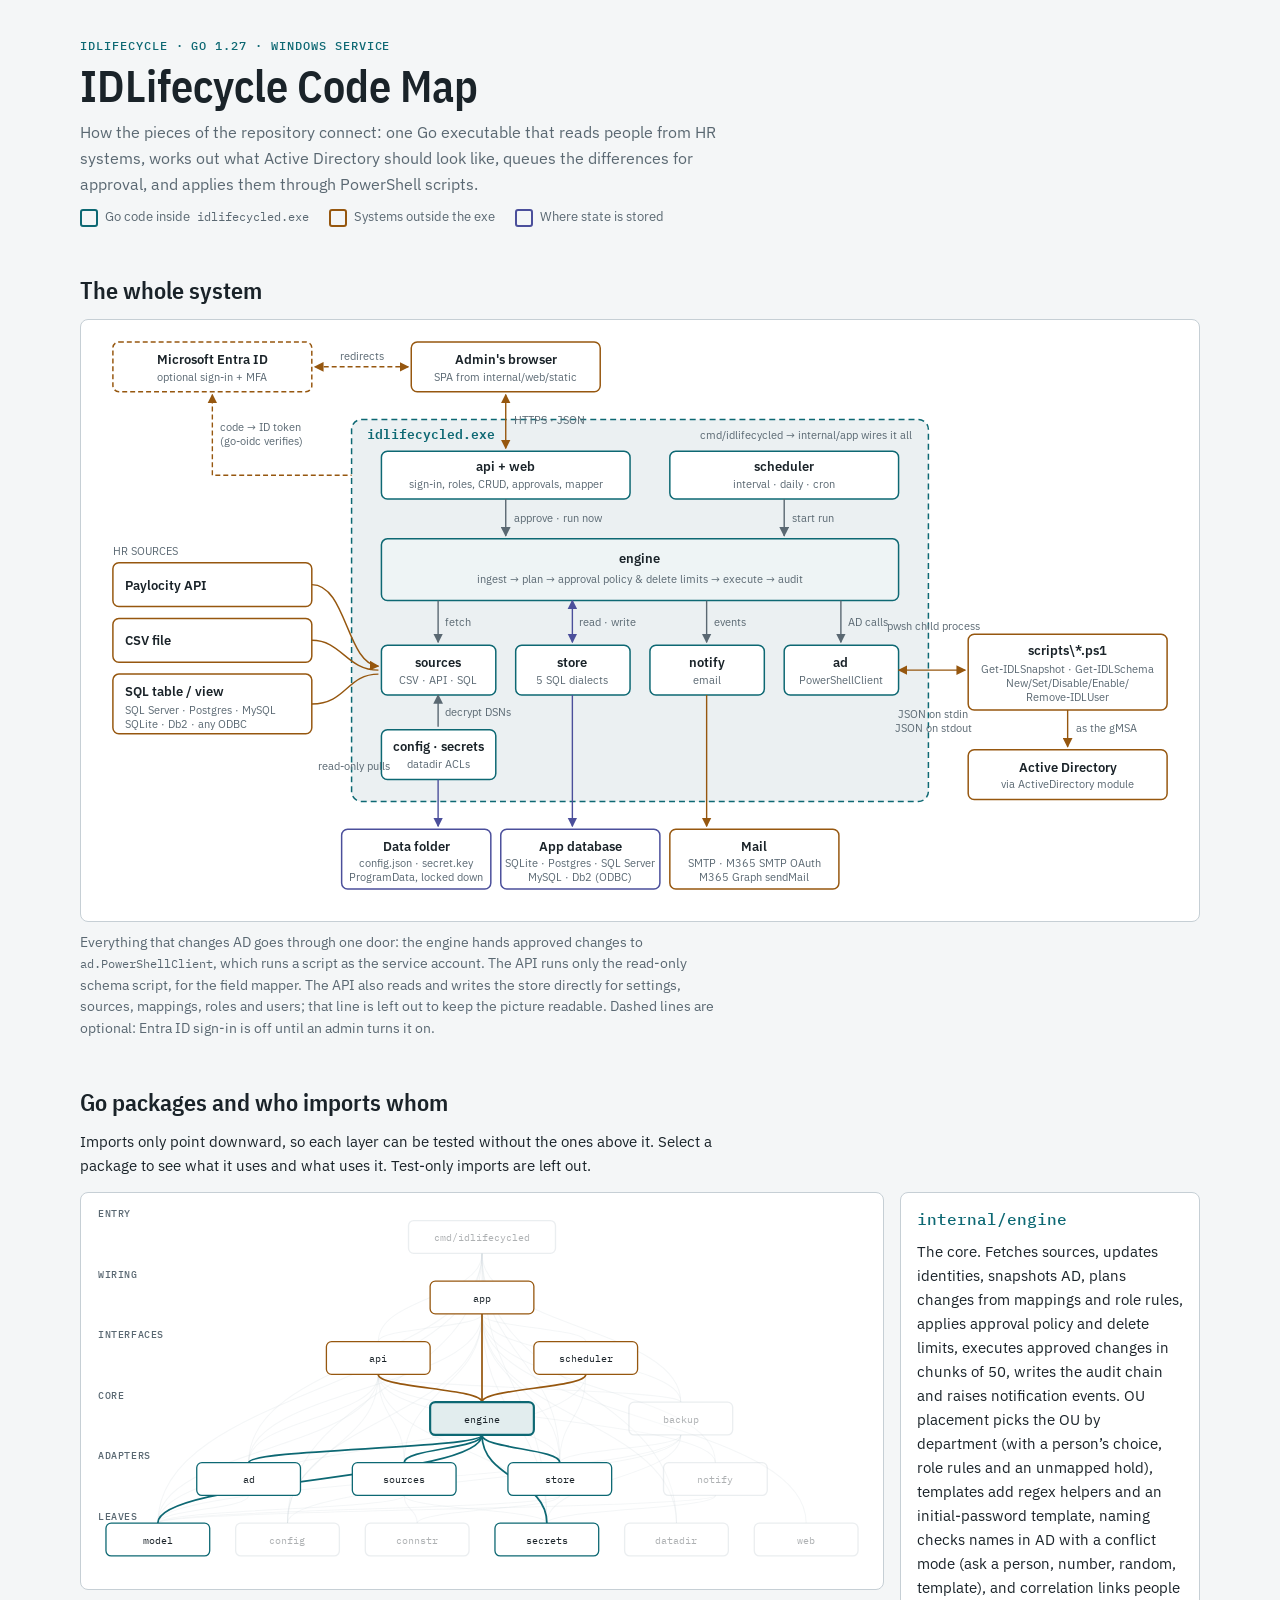
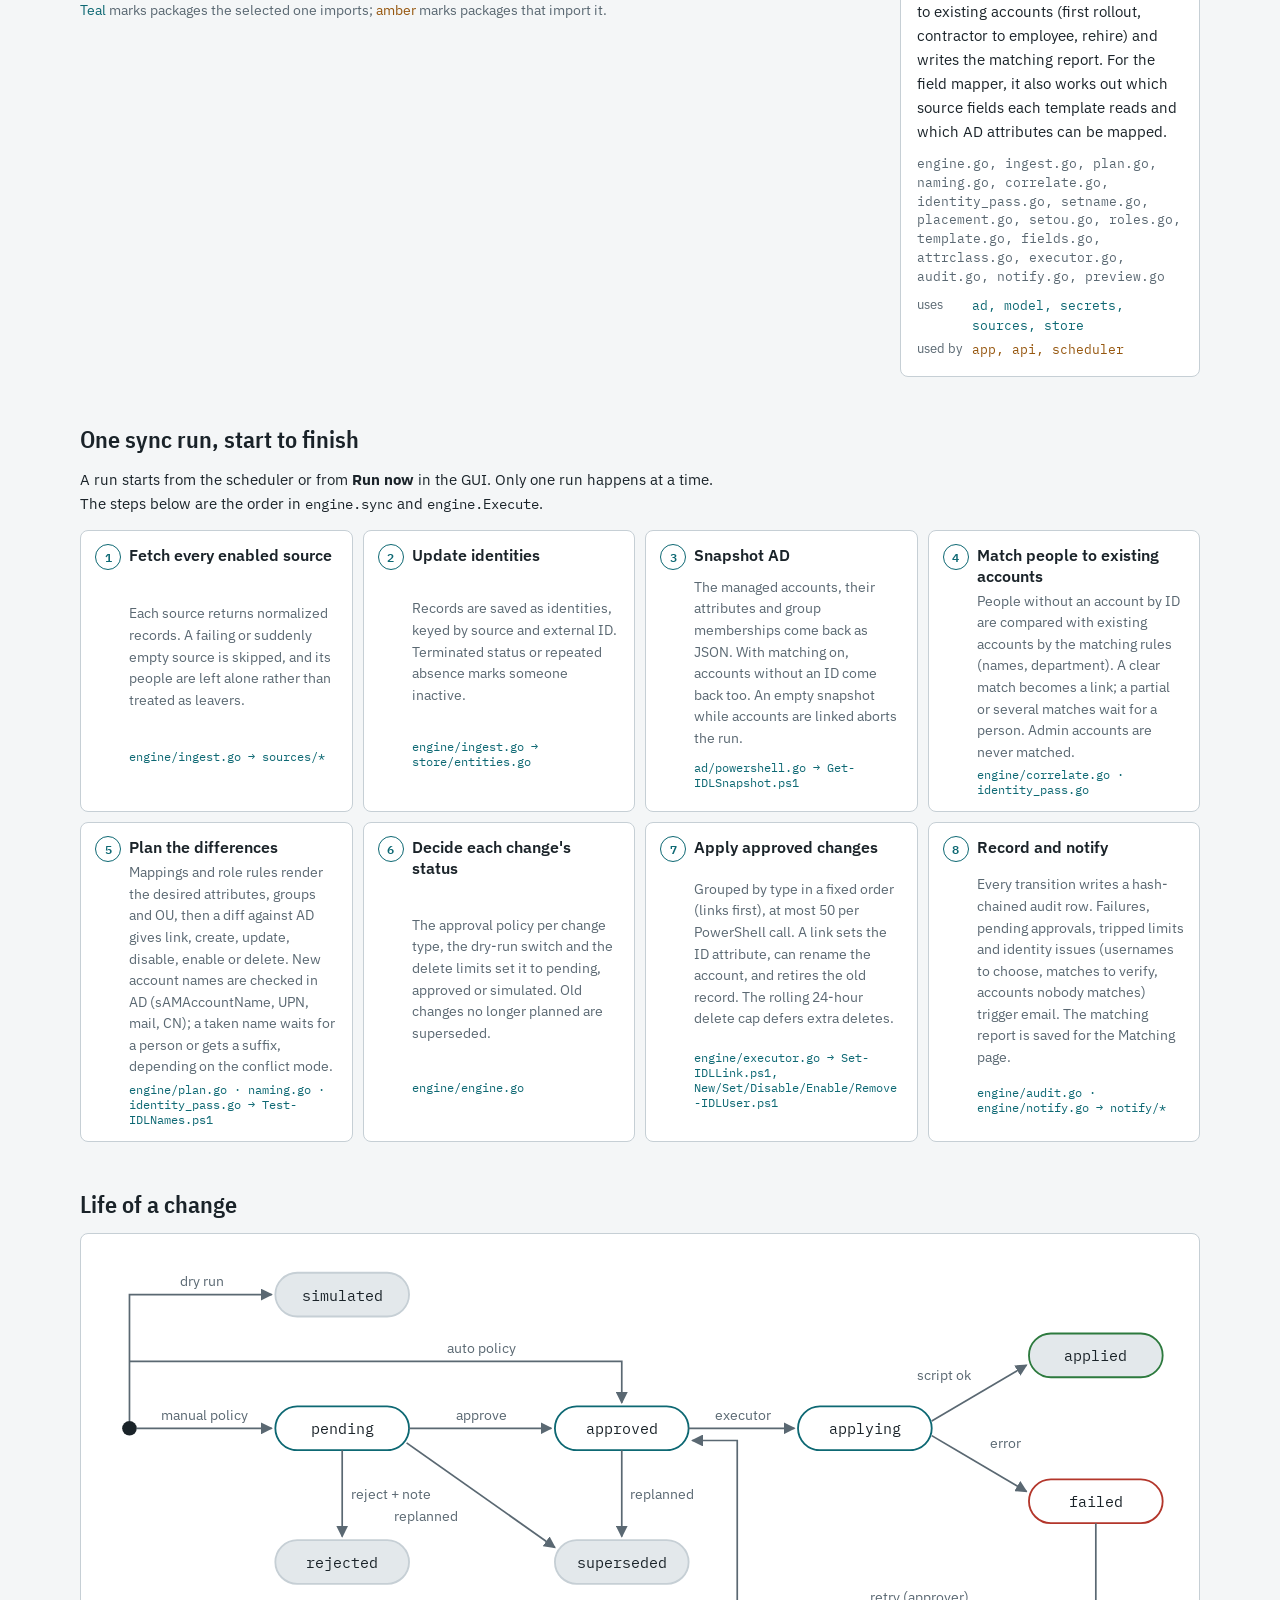
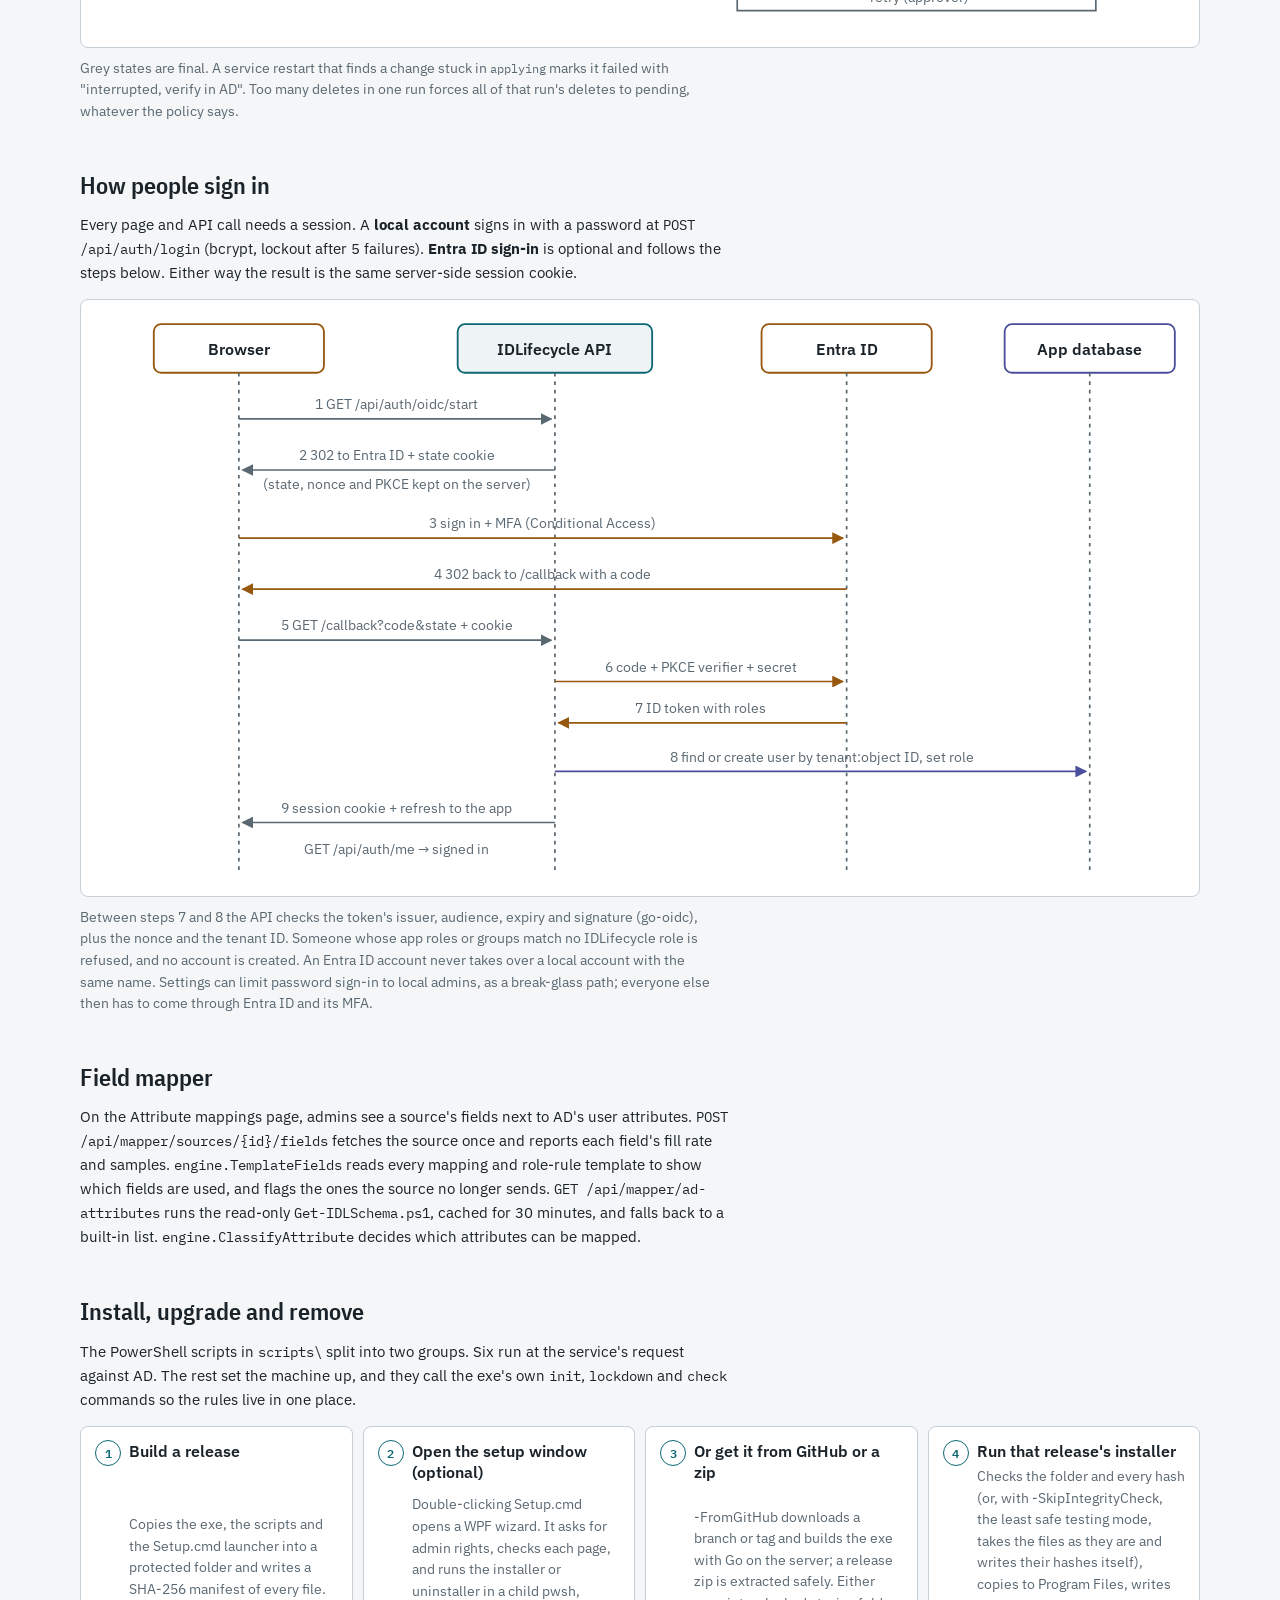
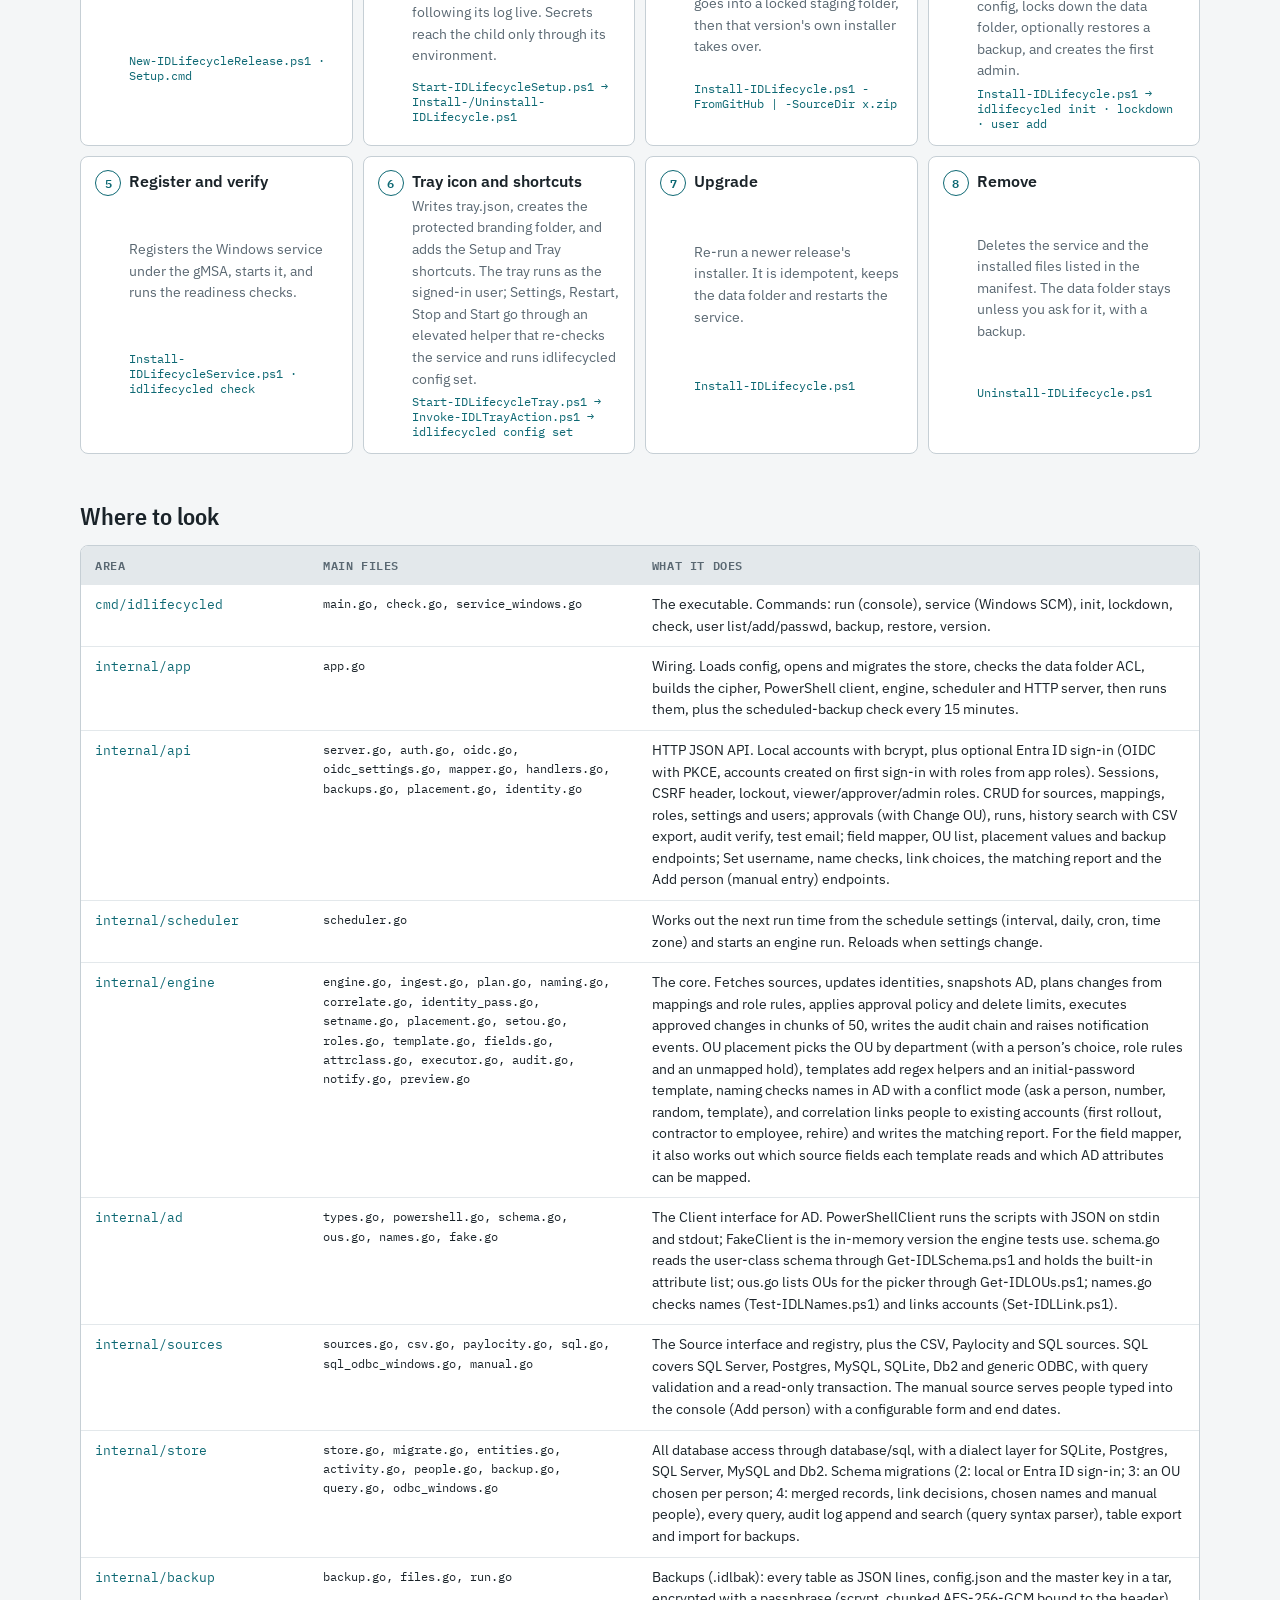
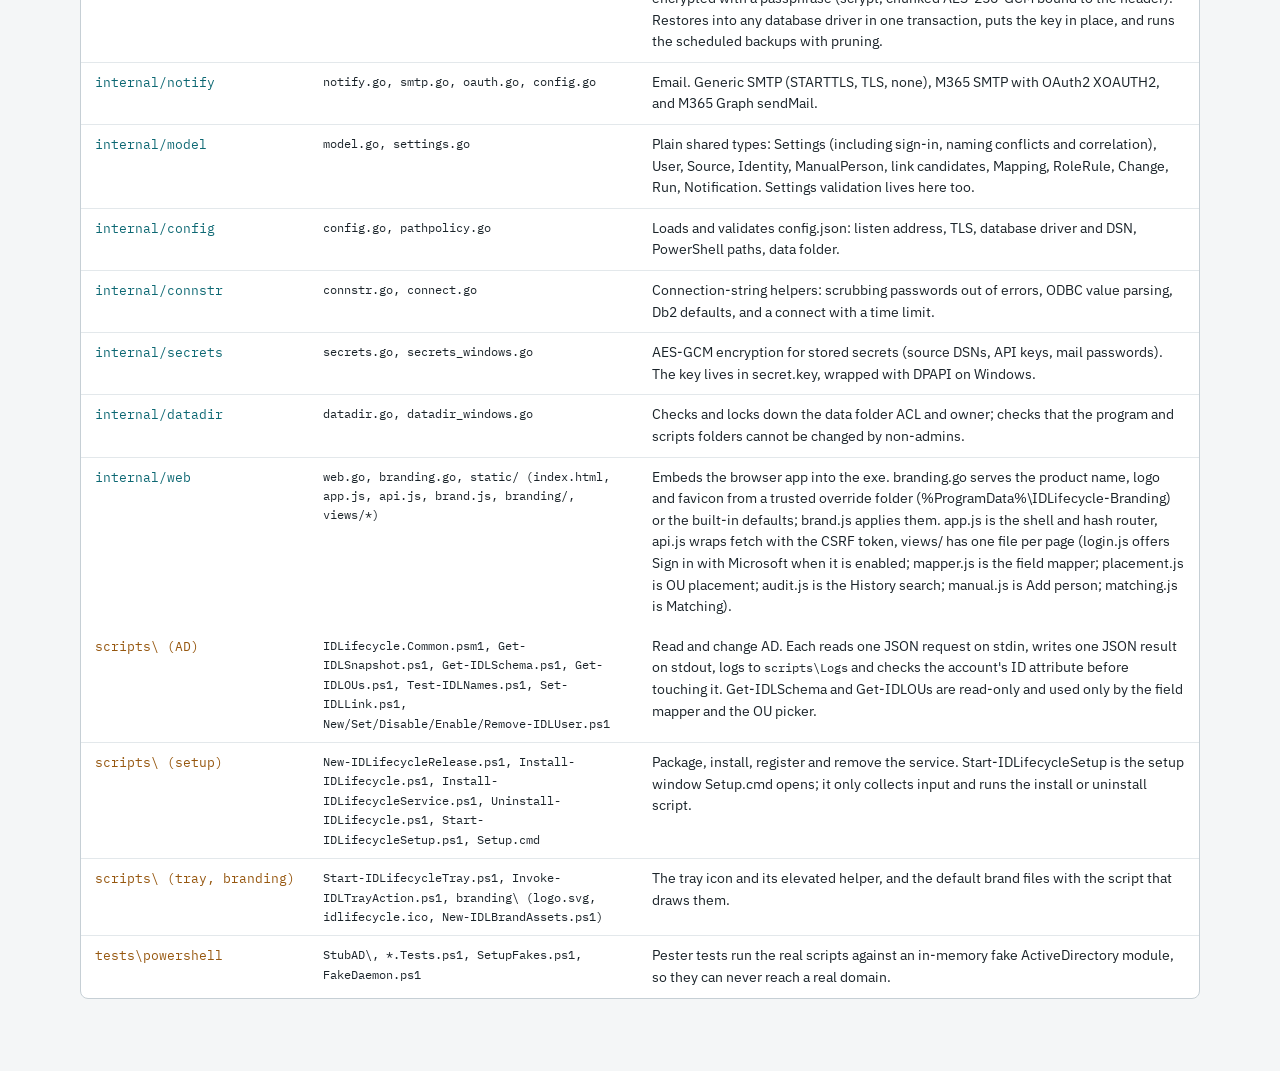
==== docs/CODEMAP.html @ d3bf6488 "Added documentation for Code Map, Logo, system tray icon, and file cleanup" ====
<!doctype html>
<html lang="en">
<meta charset="utf-8">
<meta name="viewport" content="width=device-width, initial-scale=1">
<title>IDLifecycle Code Map</title>
<link rel="preconnect" href="https://fonts.googleapis.com">
<link rel="stylesheet" href="https://fonts.googleapis.com/css2?family=IBM+Plex+Mono:wght@400;500&family=IBM+Plex+Sans+Condensed:wght@500;600&family=IBM+Plex+Sans:wght@400;500;600&display=swap">
<style>
/* Layout: one reading column; each section is a figure with a caption, widest drawings scroll inside their own frame. */
:root {
  --bg: #f4f6f7; --surface: #ffffff; --fg: #1a2329; --muted: #5a6872; --line: #c6cfd5; --faint: #e3e8eb;
  --core: #0d6873;      /* code inside idlifecycled.exe */
  --ext: #96570f;       /* systems outside the exe: HR, AD, mail, browser */
  --data: #4b4f9b;      /* where state lives: databases, files */
  --ok: #2d7a3e; --bad: #b3362b;
  --display: "IBM Plex Sans Condensed", "Arial Narrow", system-ui, sans-serif;
  --body: "IBM Plex Sans", "Segoe UI", system-ui, sans-serif;
  --mono: "IBM Plex Mono", Consolas, "Courier New", monospace;
}
@media (prefers-color-scheme: dark) { :root:not([data-theme="light"]) {
  --bg: #11171b; --surface: #19222a; --fg: #e2e8ec; --muted: #94a2ad; --line: #34424d; --faint: #222d35;
  --core: #5ec3cc; --ext: #e2a656; --data: #a4a8f2; --ok: #6cc47f; --bad: #f08a7f; color-scheme: dark } }
:root[data-theme="dark"] {
  --bg: #11171b; --surface: #19222a; --fg: #e2e8ec; --muted: #94a2ad; --line: #34424d; --faint: #222d35;
  --core: #5ec3cc; --ext: #e2a656; --data: #a4a8f2; --ok: #6cc47f; --bad: #f08a7f; color-scheme: dark }

body { background: var(--bg); color: var(--fg); font: 15px/1.6 var(--body); }
.wrap { max-width: 1120px; margin: 0 auto; padding-block: 32px 64px;
  padding-left: max(16px, env(safe-area-inset-left, 0px)); padding-right: max(16px, env(safe-area-inset-right, 0px));
  display: grid; gap: 48px; }
header { display: grid; gap: 10px; max-width: 72ch; }
.eyebrow { font: 500 12px/1 var(--mono); letter-spacing: .08em; text-transform: uppercase; color: var(--core); }
h1 { font: 600 clamp(30px, 5vw, 44px)/1.1 var(--display); margin: 0; text-wrap: balance; }
h2 { font: 600 24px/1.2 var(--display); margin: 0; text-wrap: balance; }
h3 { font: 600 16px/1.3 var(--body); margin: 0; }
p { margin: 0; }
.lede { color: var(--muted); font-size: 16px; }
section { display: grid; gap: 14px; min-width: 0; }
section > p { max-width: 72ch; }
code, .mono { font-family: var(--mono); font-size: .9em; }
.key { display: flex; flex-wrap: wrap; gap: 8px 20px; font-size: 13px; color: var(--muted); }
.key span { display: inline-flex; align-items: center; gap: 7px; }
.key i { width: 14px; height: 14px; border-radius: 3px; border: 2px solid; display: inline-block; }

figure { margin: 0; display: grid; gap: 10px; min-width: 0; }
.frame { background: var(--surface); border: 1px solid var(--line); border-radius: 8px; overflow-x: auto; padding: 12px; }
.frame svg { display: block; width: 100%; height: auto; min-width: 760px; }
figcaption { color: var(--muted); font-size: 13.5px; max-width: 80ch; }

/* SVG vocabulary, all from tokens */
svg text { fill: var(--fg); font: 12.5px var(--body); }
svg .t-title { font: 600 13.5px var(--body); }
svg .t-mono { font: 12px var(--mono); }
svg .t-sub { fill: var(--muted); font-size: 11.5px; }
svg .t-edge { fill: var(--muted); font-size: 11.5px; }
svg .t-frame { fill: var(--core); font: 600 13px var(--mono); }
svg .box { fill: var(--surface); stroke: var(--line); stroke-width: 1.5; }
svg .core { stroke: var(--core); }
svg .ext { stroke: var(--ext); }
svg .data { stroke: var(--data); }
svg .tint-core { fill: color-mix(in srgb, var(--core) 7%, var(--surface)); }
svg .exe { fill: color-mix(in srgb, var(--core) 4%, var(--bg)); stroke: var(--core); stroke-width: 1.5; stroke-dasharray: 6 4; }
svg .edge { fill: none; stroke: var(--muted); stroke-width: 1.4; }
svg .edge.ext { stroke: var(--ext); }
svg .edge.data { stroke: var(--data); }
svg .arrow { fill: var(--muted); }
svg .arrow-ext { fill: var(--ext); }
svg .arrow-data { fill: var(--data); }
svg .terminal { fill: var(--faint); stroke: var(--line); }
svg .st-ok { stroke: var(--ok); }
svg .st-bad { stroke: var(--bad); }
svg .dot { fill: var(--fg); }

/* package graph */
.pkg-layout { display: grid; grid-template-columns: minmax(0, 1fr) 300px; gap: 16px; align-items: start; }
@media (max-width: 900px) { .pkg-layout { grid-template-columns: minmax(0, 1fr); } }
#pkg svg { min-width: 700px; }
#pkg .node { cursor: pointer; }
#pkg .node rect { fill: var(--surface); stroke: var(--line); stroke-width: 1.5; transition: stroke .15s, fill .15s; }
#pkg .node:focus { outline: none; }
#pkg .node:focus-visible rect { stroke-width: 3; }
#pkg .node.sel rect { stroke: var(--core); stroke-width: 2.5; fill: color-mix(in srgb, var(--core) 12%, var(--surface)); }
#pkg .node.uses rect { stroke: var(--core); }
#pkg .node.usedby rect { stroke: var(--ext); }
#pkg .node.dim { opacity: .35; }
#pkg .pe { fill: none; stroke: var(--line); stroke-width: 1.2; transition: stroke .15s, opacity .15s; }
#pkg .pe.uses { stroke: var(--core); stroke-width: 2; }
#pkg .pe.usedby { stroke: var(--ext); stroke-width: 2; }
#pkg .pe.dim { opacity: .2; }
#pkg .layer { fill: var(--muted); font: 500 11px var(--mono); letter-spacing: .06em; text-transform: uppercase; }
.panel { background: var(--surface); border: 1px solid var(--line); border-radius: 8px; padding: 16px; display: grid; gap: 10px; min-width: 0; }
.panel h3 { font-family: var(--mono); font-weight: 500; color: var(--core); }
.panel .files { font: 12.5px/1.5 var(--mono); color: var(--muted); overflow-wrap: anywhere; }
.panel dl { margin: 0; display: grid; grid-template-columns: auto 1fr; gap: 4px 10px; font-size: 13px; }
.panel dt { color: var(--muted); }
.panel dd { margin: 0; font-family: var(--mono); font-size: 12.5px; overflow-wrap: anywhere; }
.panel .u { color: var(--core); } .panel .b { color: var(--ext); }

/* step sequences */
ol.steps { list-style: none; margin: 0; padding: 0; display: grid; gap: 10px;
  grid-template-columns: repeat(auto-fit, minmax(240px, 1fr)); counter-reset: s; }
ol.steps li { counter-increment: s; background: var(--surface); border: 1px solid var(--line); border-radius: 8px;
  padding: 14px 14px 14px 48px; position: relative; display: grid; gap: 4px; min-width: 0; }
ol.steps li::before { content: counter(s); position: absolute; left: 14px; top: 13px; width: 24px; height: 24px; border-radius: 50%;
  display: grid; place-items: center; font: 600 12px var(--mono); color: var(--core); border: 1.5px solid var(--core); }
ol.steps li p { font-size: 13.5px; color: var(--muted); }
ol.steps li .where { font: 12px var(--mono); color: var(--core); overflow-wrap: anywhere; }

/* reference table */
.tablewrap { overflow-x: auto; background: var(--surface); border: 1px solid var(--line); border-radius: 8px; }
table { border-collapse: collapse; width: 100%; min-width: 640px; font-size: 13.5px; }
th, td { text-align: left; padding: 9px 14px; border-bottom: 1px solid var(--faint); vertical-align: top; }
th { font: 600 12px var(--mono); letter-spacing: .05em; text-transform: uppercase; color: var(--muted); background: var(--faint); }
td:first-child { font-family: var(--mono); font-size: 12.5px; white-space: nowrap; color: var(--core); }
td.ps { color: var(--ext); }
tr:last-child td { border-bottom: 0; }
@media (prefers-reduced-motion: reduce) { * { transition: none !important; } }
</style>

<div class="wrap">
<header>
  <div class="eyebrow">idlifecycle · Go 1.27 · Windows service</div>
  <h1>IDLifecycle Code Map</h1>
  <p class="lede">How the pieces of the repository connect: one Go executable that reads people from HR systems, works out what Active Directory should look like, queues the differences for approval, and applies them through PowerShell scripts.</p>
  <div class="key">
    <span><i style="border-color:var(--core)"></i>Go code inside <code>idlifecycled.exe</code></span>
    <span><i style="border-color:var(--ext)"></i>Systems outside the exe</span>
    <span><i style="border-color:var(--data)"></i>Where state is stored</span>
  </div>
</header>

<section>
  <h2>The whole system</h2>
  <figure>
    <div class="frame">
    <svg viewBox="0 0 1100 580" role="img" aria-label="HR sources feed the sources package; the engine plans changes, stores them in the app database, and applies approved changes by running PowerShell scripts against Active Directory. Admins use the browser GUI through the API, and email notifications go out through notify.">
      <defs>
        <marker id="a1" viewBox="0 0 10 10" refX="9" refY="5" markerWidth="7" markerHeight="7" orient="auto-start-reverse"><path d="M0 0L10 5L0 10z" class="arrow"/></marker>
        <marker id="a1e" viewBox="0 0 10 10" refX="9" refY="5" markerWidth="7" markerHeight="7" orient="auto-start-reverse"><path d="M0 0L10 5L0 10z" class="arrow-ext"/></marker>
        <marker id="a1d" viewBox="0 0 10 10" refX="9" refY="5" markerWidth="7" markerHeight="7" orient="auto-start-reverse"><path d="M0 0L10 5L0 10z" class="arrow-data"/></marker>
      </defs>

      <!-- outside: browser -->
      <rect class="box ext" x="320" y="10" width="190" height="50" rx="6"/>
      <text class="t-title" x="415" y="32" text-anchor="middle">Admin's browser</text>
      <text class="t-sub" x="415" y="49" text-anchor="middle">SPA from internal/web/static</text>

      <!-- outside: Entra ID (optional sign-in) -->
      <rect class="box ext" x="20" y="10" width="200" height="50" rx="6" stroke-dasharray="5 3"/>
      <text class="t-title" x="120" y="32" text-anchor="middle">Microsoft Entra ID</text>
      <text class="t-sub" x="120" y="49" text-anchor="middle">optional sign-in + MFA</text>
      <path class="edge ext" d="M317 35H223" marker-start="url(#a1e)" marker-end="url(#a1e)" stroke-dasharray="5 3"/>
      <text class="t-edge" x="270" y="28" text-anchor="middle">redirects</text>
      <path class="edge ext" d="M288 144H120V63" marker-end="url(#a1e)" stroke-dasharray="5 3"/>
      <text class="t-edge" x="128" y="100">code → ID token</text>
      <text class="t-edge" x="128" y="114">(go-oidc verifies)</text>

      <!-- exe frame -->
      <rect class="exe" x="260" y="88" width="580" height="384" rx="10"/>
      <text class="t-frame" x="276" y="108">idlifecycled.exe</text>
      <text class="t-sub" x="824" y="108" text-anchor="end">cmd/idlifecycled → internal/app wires it all</text>

      <!-- row A -->
      <rect class="box core" x="290" y="120" width="250" height="48" rx="6"/>
      <text class="t-title" x="415" y="140" text-anchor="middle">api + web</text>
      <text class="t-sub" x="415" y="157" text-anchor="middle">sign-in, roles, CRUD, approvals, mapper</text>
      <rect class="box core" x="580" y="120" width="230" height="48" rx="6"/>
      <text class="t-title" x="695" y="140" text-anchor="middle">scheduler</text>
      <text class="t-sub" x="695" y="157" text-anchor="middle">interval · daily · cron</text>

      <!-- row B -->
      <rect class="box core tint-core" x="290" y="208" width="520" height="62" rx="6"/>
      <text class="t-title" x="550" y="232" text-anchor="middle">engine</text>
      <text class="t-sub" x="550" y="252" text-anchor="middle">ingest → plan → approval policy &amp; delete limits → execute → audit</text>

      <!-- row C -->
      <rect class="box core" x="290" y="315" width="115" height="50" rx="6"/>
      <text class="t-title" x="347" y="337" text-anchor="middle">sources</text>
      <text class="t-sub" x="347" y="354" text-anchor="middle">CSV · API · SQL</text>
      <rect class="box core" x="425" y="315" width="115" height="50" rx="6"/>
      <text class="t-title" x="482" y="337" text-anchor="middle">store</text>
      <text class="t-sub" x="482" y="354" text-anchor="middle">5 SQL dialects</text>
      <rect class="box core" x="560" y="315" width="115" height="50" rx="6"/>
      <text class="t-title" x="617" y="337" text-anchor="middle">notify</text>
      <text class="t-sub" x="617" y="354" text-anchor="middle">email</text>
      <rect class="box core" x="695" y="315" width="115" height="50" rx="6"/>
      <text class="t-title" x="752" y="337" text-anchor="middle">ad</text>
      <text class="t-sub" x="752" y="354" text-anchor="middle">PowerShellClient</text>

      <!-- row D -->
      <rect class="box core" x="290" y="400" width="115" height="50" rx="6"/>
      <text class="t-title" x="347" y="421" text-anchor="middle">config · secrets</text>
      <text class="t-sub" x="347" y="438" text-anchor="middle">datadir ACLs</text>

      <!-- arrows inside -->
      <path class="edge" d="M415 168V205" marker-end="url(#a1)"/>
      <text class="t-edge" x="423" y="191">approve · run now</text>
      <path class="edge" d="M695 168V205" marker-end="url(#a1)"/>
      <text class="t-edge" x="703" y="191">start run</text>
      <path class="edge" d="M347 270V312" marker-end="url(#a1)"/>
      <text class="t-edge" x="354" y="296">fetch</text>
      <path class="edge data" d="M482 270V312" marker-start="url(#a1d)" marker-end="url(#a1d)"/>
      <text class="t-edge" x="489" y="296">read · write</text>
      <path class="edge" d="M617 270V312" marker-end="url(#a1)"/>
      <text class="t-edge" x="624" y="296">events</text>
      <path class="edge" d="M752 270V312" marker-end="url(#a1)"/>
      <text class="t-edge" x="759" y="296">AD calls</text>
      <path class="edge" d="M347 365V397" marker-start="url(#a1)"/>
      <text class="t-edge" x="354" y="386">decrypt DSNs</text>

      <!-- outside left: HR sources -->
      <text class="t-sub" x="20" y="224">HR SOURCES</text>
      <rect class="box ext" x="20" y="232" width="200" height="44" rx="6"/>
      <text class="t-title" x="32" y="259">Paylocity API</text>
      <rect class="box ext" x="20" y="288" width="200" height="44" rx="6"/>
      <text class="t-title" x="32" y="315">CSV file</text>
      <rect class="box ext" x="20" y="344" width="200" height="60" rx="6"/>
      <text class="t-title" x="32" y="366">SQL table / view</text>
      <text class="t-sub" x="32" y="384">SQL Server · Postgres · MySQL</text>
      <text class="t-sub" x="32" y="398">SQLite · Db2 · any ODBC</text>
      <path class="edge ext" d="M220 254C255 254 255 334 287 336" marker-end="url(#a1e)"/>
      <path class="edge ext" d="M220 310C250 310 255 340 287 340"/>
      <path class="edge ext" d="M220 374C255 374 255 344 287 344"/>
      <text class="t-edge" x="226" y="440">read-only pulls</text>

      <!-- browser <-> api -->
      <path class="edge ext" d="M415 63V117" marker-start="url(#a1e)" marker-end="url(#a1e)"/>
      <text class="t-edge" x="423" y="93">HTTPS · JSON</text>

      <!-- outside right: powershell + AD -->
      <rect class="box ext" x="880" y="304" width="200" height="76" rx="6"/>
      <text class="t-title" x="980" y="325" text-anchor="middle">scripts\*.ps1</text>
      <text class="t-sub" x="980" y="343" text-anchor="middle">Get-IDLSnapshot · Get-IDLSchema</text>
      <text class="t-sub" x="980" y="357" text-anchor="middle">New/Set/Disable/Enable/</text>
      <text class="t-sub" x="980" y="371" text-anchor="middle">Remove-IDLUser</text>
      <rect class="box ext" x="880" y="420" width="200" height="50" rx="6"/>
      <text class="t-title" x="980" y="442" text-anchor="middle">Active Directory</text>
      <text class="t-sub" x="980" y="459" text-anchor="middle">via ActiveDirectory module</text>
      <path class="edge ext" d="M810 340H877" marker-start="url(#a1e)" marker-end="url(#a1e)"/>
      <text class="t-edge" x="845" y="300" text-anchor="middle">pwsh child process</text>
      <text class="t-edge" x="845" y="388" text-anchor="middle">JSON on stdin</text>
      <text class="t-edge" x="845" y="402" text-anchor="middle">JSON on stdout</text>
      <path class="edge ext" d="M980 380V417" marker-end="url(#a1e)"/>
      <text class="t-edge" x="988" y="402">as the gMSA</text>

      <!-- below: storage + mail -->
      <rect class="box data" x="250" y="500" width="150" height="60" rx="6"/>
      <text class="t-title" x="325" y="522" text-anchor="middle">Data folder</text>
      <text class="t-sub" x="325" y="538" text-anchor="middle">config.json · secret.key</text>
      <text class="t-sub" x="325" y="552" text-anchor="middle">ProgramData, locked down</text>
      <path class="edge data" d="M347 450V497" marker-end="url(#a1d)"/>
      <rect class="box data" x="410" y="500" width="160" height="60" rx="6"/>
      <text class="t-title" x="490" y="522" text-anchor="middle">App database</text>
      <text class="t-sub" x="490" y="538" text-anchor="middle">SQLite · Postgres · SQL Server</text>
      <text class="t-sub" x="490" y="552" text-anchor="middle">MySQL · Db2 (ODBC)</text>
      <path class="edge data" d="M482 365V497" marker-end="url(#a1d)"/>
      <rect class="box ext" x="560" y="500" width="170" height="60" rx="6" transform="translate(20 0)"/>
      <text class="t-title" x="665" y="522" text-anchor="middle">Mail</text>
      <text class="t-sub" x="665" y="538" text-anchor="middle">SMTP · M365 SMTP OAuth</text>
      <text class="t-sub" x="665" y="552" text-anchor="middle">M365 Graph sendMail</text>
      <path class="edge ext" d="M617 365V497" marker-end="url(#a1e)"/>
    </svg>
    </div>
    <figcaption>Everything that changes AD goes through one door: the engine hands approved changes to <code>ad.PowerShellClient</code>, which runs a script as the service account. The API runs only the read-only schema script, for the field mapper. The API also reads and writes the store directly for settings, sources, mappings, roles and users; that line is left out to keep the picture readable. Dashed lines are optional: Entra ID sign-in is off until an admin turns it on.</figcaption>
  </figure>
</section>

<section>
  <h2>Go packages and who imports whom</h2>
  <p>Imports only point downward, so each layer can be tested without the ones above it. Select a package to see what it uses and what uses it. Test-only imports are left out.</p>
  <div class="pkg-layout">
    <figure>
      <div class="frame" id="pkg">
        <svg viewBox="0 0 900 430" role="img" aria-label="Package import graph in six layers: cmd, then app, then api and scheduler, then engine and backup, then ad, sources, store and notify, then the leaf packages model, config, connstr, secrets, datadir and web.">
          <g id="pkg-edges"></g>
          <g id="pkg-nodes"></g>
        </svg>
      </div>
      <figcaption><span style="color:var(--core)">Teal</span> marks packages the selected one imports; <span style="color:var(--ext)">amber</span> marks packages that import it.</figcaption>
    </figure>
    <aside class="panel" id="panel" aria-live="polite"></aside>
  </div>
</section>

<section>
  <h2>One sync run, start to finish</h2>
  <p>A run starts from the scheduler or from <strong>Run now</strong> in the GUI. Only one run happens at a time. The steps below are the order in <code>engine.sync</code> and <code>engine.Execute</code>.</p>
  <ol class="steps">
    <li><h3>Fetch every enabled source</h3><p>Each source returns normalized records. A failing or suddenly empty source is skipped, and its people are left alone rather than treated as leavers.</p><span class="where">engine/ingest.go → sources/*</span></li>
    <li><h3>Update identities</h3><p>Records are saved as identities, keyed by source and external ID. Terminated status or repeated absence marks someone inactive.</p><span class="where">engine/ingest.go → store/entities.go</span></li>
    <li><h3>Snapshot AD</h3><p>The managed accounts, their attributes and group memberships come back as JSON. With matching on, accounts without an ID come back too. An empty snapshot while accounts are linked aborts the run.</p><span class="where">ad/powershell.go → Get-IDLSnapshot.ps1</span></li>
    <li><h3>Match people to existing accounts</h3><p>People without an account by ID are compared with existing accounts by the matching rules (names, department). A clear match becomes a link; a partial or several matches wait for a person. Admin accounts are never matched.</p><span class="where">engine/correlate.go · identity_pass.go</span></li>
    <li><h3>Plan the differences</h3><p>Mappings and role rules render the desired attributes, groups and OU, then a diff against AD gives link, create, update, disable, enable or delete. New account names are checked in AD (sAMAccountName, UPN, mail, CN); a taken name waits for a person or gets a suffix, depending on the conflict mode.</p><span class="where">engine/plan.go · naming.go · identity_pass.go → Test-IDLNames.ps1</span></li>
    <li><h3>Decide each change's status</h3><p>The approval policy per change type, the dry-run switch and the delete limits set it to pending, approved or simulated. Old changes no longer planned are superseded.</p><span class="where">engine/engine.go</span></li>
    <li><h3>Apply approved changes</h3><p>Grouped by type in a fixed order (links first), at most 50 per PowerShell call. A link sets the ID attribute, can rename the account, and retires the old record. The rolling 24-hour delete cap defers extra deletes.</p><span class="where">engine/executor.go → Set-IDLLink.ps1, New/Set/Disable/Enable/Remove-IDLUser.ps1</span></li>
    <li><h3>Record and notify</h3><p>Every transition writes a hash-chained audit row. Failures, pending approvals, tripped limits and identity issues (usernames to choose, matches to verify, accounts nobody matches) trigger email. The matching report is saved for the Matching page.</p><span class="where">engine/audit.go · engine/notify.go → notify/*</span></li>
  </ol>
</section>

<section>
  <h2>Life of a change</h2>
  <figure>
    <div class="frame">
    <svg viewBox="0 0 900 320" role="img" aria-label="Change state machine: new changes start pending, approved or simulated; pending can be approved, rejected or superseded; approved goes to applying or superseded; applying ends applied or failed; failed can be retried back to approved.">
      <defs>
        <marker id="a2" viewBox="0 0 10 10" refX="9" refY="5" markerWidth="7" markerHeight="7" orient="auto"><path d="M0 0L10 5L0 10z" class="arrow"/></marker>
      </defs>
      <circle class="dot" cx="30" cy="150" r="6"/>
      <!-- states -->
      <rect class="box terminal" x="150" y="22" width="110" height="36" rx="18"/><text x="205" y="45" text-anchor="middle" class="t-mono">simulated</text>
      <rect class="box core" x="150" y="132" width="110" height="36" rx="18"/><text x="205" y="155" text-anchor="middle" class="t-mono">pending</text>
      <rect class="box terminal" x="150" y="242" width="110" height="36" rx="18"/><text x="205" y="265" text-anchor="middle" class="t-mono">rejected</text>
      <rect class="box core" x="380" y="132" width="110" height="36" rx="18"/><text x="435" y="155" text-anchor="middle" class="t-mono">approved</text>
      <rect class="box terminal" x="380" y="242" width="110" height="36" rx="18"/><text x="435" y="265" text-anchor="middle" class="t-mono">superseded</text>
      <rect class="box core" x="580" y="132" width="110" height="36" rx="18"/><text x="635" y="155" text-anchor="middle" class="t-mono">applying</text>
      <rect class="box terminal st-ok" x="770" y="72" width="110" height="36" rx="18"/><text x="825" y="95" text-anchor="middle" class="t-mono">applied</text>
      <rect class="box core st-bad" x="770" y="192" width="110" height="36" rx="18"/><text x="825" y="215" text-anchor="middle" class="t-mono">failed</text>
      <!-- edges -->
      <path class="edge" d="M36 150H147" marker-end="url(#a2)"/><text class="t-edge" x="92" y="143" text-anchor="middle">manual policy</text>
      <path class="edge" d="M30 144V40H147" marker-end="url(#a2)"/><text class="t-edge" x="90" y="33" text-anchor="middle">dry run</text>
      <path class="edge" d="M30 95H435V129" marker-end="url(#a2)"/><text class="t-edge" x="320" y="88" text-anchor="middle">auto policy</text>
      <path class="edge" d="M260 150H377" marker-end="url(#a2)"/><text class="t-edge" x="320" y="143" text-anchor="middle">approve</text>
      <path class="edge" d="M205 168V239" marker-end="url(#a2)"/><text class="t-edge" x="212" y="208">reject + note</text>
      <path class="edge" d="M258 162L380 248" marker-end="url(#a2)"/><text class="t-edge" x="300" y="226" text-anchor="end">replanned</text>
      <path class="edge" d="M435 168V239" marker-end="url(#a2)"/><text class="t-edge" x="442" y="208">replanned</text>
      <path class="edge" d="M490 150H577" marker-end="url(#a2)"/><text class="t-edge" x="535" y="143" text-anchor="middle">executor</text>
      <path class="edge" d="M690 144L768 98" marker-end="url(#a2)"/><text class="t-edge" x="722" y="110" text-anchor="end">script ok</text>
      <path class="edge" d="M690 156L768 202" marker-end="url(#a2)"/><text class="t-edge" x="738" y="166">error</text>
      <path class="edge" d="M825 228V300H530V160H493" marker-end="url(#a2)"/><text class="t-edge" x="680" y="293" text-anchor="middle">retry (approver)</text>
    </svg>
    </div>
    <figcaption>Grey states are final. A service restart that finds a change stuck in <code>applying</code> marks it failed with "interrupted, verify in AD". Too many deletes in one run forces all of that run's deletes to pending, whatever the policy says.</figcaption>
  </figure>
</section>

<section>
  <h2>How people sign in</h2>
  <p>Every page and API call needs a session. A <strong>local account</strong> signs in with a password at <code>POST /api/auth/login</code> (bcrypt, lockout after 5 failures). <strong>Entra ID sign-in</strong> is optional and follows the steps below. Either way the result is the same server-side session cookie.</p>
  <figure>
    <div class="frame">
    <svg viewBox="0 0 900 470" role="img" aria-label="Entra ID sign-in sequence: the browser starts at IDLifecycle, is redirected to Entra ID for sign-in and MFA, returns with a code, IDLifecycle exchanges the code for an ID token, finds or creates the user from the token's tenant and object ID, and sets a session cookie.">
      <defs>
        <marker id="a3" viewBox="0 0 10 10" refX="9" refY="5" markerWidth="7" markerHeight="7" orient="auto"><path d="M0 0L10 5L0 10z" class="arrow"/></marker>
        <marker id="a3e" viewBox="0 0 10 10" refX="9" refY="5" markerWidth="7" markerHeight="7" orient="auto"><path d="M0 0L10 5L0 10z" class="arrow-ext"/></marker>
        <marker id="a3d" viewBox="0 0 10 10" refX="9" refY="5" markerWidth="7" markerHeight="7" orient="auto"><path d="M0 0L10 5L0 10z" class="arrow-data"/></marker>
      </defs>
      <!-- lifelines -->
      <rect class="box ext" x="50" y="10" width="140" height="40" rx="6"/><text class="t-title" x="120" y="35" text-anchor="middle">Browser</text>
      <rect class="box core tint-core" x="300" y="10" width="160" height="40" rx="6"/><text class="t-title" x="380" y="35" text-anchor="middle">IDLifecycle API</text>
      <rect class="box ext" x="550" y="10" width="140" height="40" rx="6"/><text class="t-title" x="620" y="35" text-anchor="middle">Entra ID</text>
      <rect class="box data" x="750" y="10" width="140" height="40" rx="6"/><text class="t-title" x="820" y="35" text-anchor="middle">App database</text>
      <line class="edge" x1="120" y1="50" x2="120" y2="460" stroke-dasharray="3 4"/>
      <line class="edge" x1="380" y1="50" x2="380" y2="460" stroke-dasharray="3 4"/>
      <line class="edge" x1="620" y1="50" x2="620" y2="460" stroke-dasharray="3 4"/>
      <line class="edge" x1="820" y1="50" x2="820" y2="460" stroke-dasharray="3 4"/>
      <!-- messages -->
      <text class="t-edge" x="250" y="80" text-anchor="middle">1  GET /api/auth/oidc/start</text>
      <path class="edge" d="M120 88H377" marker-end="url(#a3)"/>
      <text class="t-edge" x="250" y="122" text-anchor="middle">2  302 to Entra ID + state cookie</text>
      <path class="edge" d="M380 130H123" marker-end="url(#a3)"/>
      <text class="t-edge" x="250" y="146" text-anchor="middle">(state, nonce and PKCE kept on the server)</text>
      <text class="t-edge" x="370" y="178" text-anchor="middle">3  sign in + MFA (Conditional Access)</text>
      <path class="edge ext" d="M120 186H617" marker-end="url(#a3e)"/>
      <text class="t-edge" x="370" y="220" text-anchor="middle">4  302 back to /callback with a code</text>
      <path class="edge ext" d="M620 228H123" marker-end="url(#a3e)"/>
      <text class="t-edge" x="250" y="262" text-anchor="middle">5  GET /callback?code&amp;state + cookie</text>
      <path class="edge" d="M120 270H377" marker-end="url(#a3)"/>
      <text class="t-edge" x="500" y="296" text-anchor="middle">6  code + PKCE verifier + secret</text>
      <path class="edge ext" d="M380 304H617" marker-end="url(#a3e)"/>
      <text class="t-edge" x="500" y="330" text-anchor="middle">7  ID token with roles</text>
      <path class="edge ext" d="M620 338H383" marker-end="url(#a3e)"/>
      <text class="t-edge" x="600" y="370" text-anchor="middle">8  find or create user by tenant:object ID, set role</text>
      <path class="edge data" d="M380 378H817" marker-end="url(#a3d)"/>
      <text class="t-edge" x="250" y="412" text-anchor="middle">9  session cookie + refresh to the app</text>
      <path class="edge" d="M380 420H123" marker-end="url(#a3)"/>
      <text class="t-edge" x="250" y="446" text-anchor="middle">GET /api/auth/me → signed in</text>
    </svg>
    </div>
    <figcaption>Between steps 7 and 8 the API checks the token's issuer, audience, expiry and signature (go-oidc), plus the nonce and the tenant ID. Someone whose app roles or groups match no IDLifecycle role is refused, and no account is created. An Entra ID account never takes over a local account with the same name. Settings can limit password sign-in to local admins, as a break-glass path; everyone else then has to come through Entra ID and its MFA.</figcaption>
  </figure>
</section>

<section>
  <h2>Field mapper</h2>
  <p>On the Attribute mappings page, admins see a source's fields next to AD's user attributes. <code>POST /api/mapper/sources/{id}/fields</code> fetches the source once and reports each field's fill rate and samples. <code>engine.TemplateFields</code> reads every mapping and role-rule template to show which fields are used, and flags the ones the source no longer sends. <code>GET /api/mapper/ad-attributes</code> runs the read-only <code>Get-IDLSchema.ps1</code>, cached for 30 minutes, and falls back to a built-in list. <code>engine.ClassifyAttribute</code> decides which attributes can be mapped.</p>
</section>

<section>
  <h2>Install, upgrade and remove</h2>
  <p>The PowerShell scripts in <code>scripts\</code> split into two groups. Six run at the service's request against AD. The rest set the machine up, and they call the exe's own <code>init</code>, <code>lockdown</code> and <code>check</code> commands so the rules live in one place.</p>
  <ol class="steps">
    <li><h3>Build a release</h3><p>Copies the exe, the scripts and the Setup.cmd launcher into a protected folder and writes a SHA-256 manifest of every file.</p><span class="where">New-IDLifecycleRelease.ps1 · Setup.cmd</span></li>
    <li><h3>Open the setup window (optional)</h3><p>Double-clicking Setup.cmd opens a WPF wizard. It asks for admin rights, checks each page, and runs the installer or uninstaller in a child pwsh, following its log live. Secrets reach the child only through its environment.</p><span class="where">Start-IDLifecycleSetup.ps1 → Install-/Uninstall-IDLifecycle.ps1</span></li>
    <li><h3>Or get it from GitHub or a zip</h3><p>-FromGitHub downloads a branch or tag and builds the exe with Go on the server; a release zip is extracted safely. Either goes into a locked staging folder, then that version's own installer takes over.</p><span class="where">Install-IDLifecycle.ps1 -FromGitHub | -SourceDir x.zip</span></li>
    <li><h3>Run that release's installer</h3><p>Checks the folder and every hash (or, with -SkipIntegrityCheck, the least safe testing mode, takes the files as they are and writes their hashes itself), copies to Program Files, writes config, locks down the data folder, optionally restores a backup, and creates the first admin.</p><span class="where">Install-IDLifecycle.ps1 → idlifecycled init · lockdown · user add</span></li>
    <li><h3>Register and verify</h3><p>Registers the Windows service under the gMSA, starts it, and runs the readiness checks.</p><span class="where">Install-IDLifecycleService.ps1 · idlifecycled check</span></li>
    <li><h3>Tray icon and shortcuts</h3><p>Writes tray.json, creates the protected branding folder, and adds the Setup and Tray shortcuts. The tray runs as the signed-in user; Settings, Restart, Stop and Start go through an elevated helper that re-checks the service and runs idlifecycled config set.</p><span class="where">Start-IDLifecycleTray.ps1 → Invoke-IDLTrayAction.ps1 → idlifecycled config set</span></li>
    <li><h3>Upgrade</h3><p>Re-run a newer release's installer. It is idempotent, keeps the data folder and restarts the service.</p><span class="where">Install-IDLifecycle.ps1</span></li>
    <li><h3>Remove</h3><p>Deletes the service and the installed files listed in the manifest. The data folder stays unless you ask for it, with a backup.</p><span class="where">Uninstall-IDLifecycle.ps1</span></li>
  </ol>
</section>

<section>
  <h2>Where to look</h2>
  <div class="tablewrap">
  <table>
    <thead><tr><th>Area</th><th>Main files</th><th>What it does</th></tr></thead>
    <tbody id="ref"></tbody>
    <tbody>
      <tr><td class="ps">scripts\ (AD)</td><td class="mono">IDLifecycle.Common.psm1, Get-IDLSnapshot.ps1, Get-IDLSchema.ps1, Get-IDLOUs.ps1, Test-IDLNames.ps1, Set-IDLLink.ps1, New/Set/Disable/Enable/Remove-IDLUser.ps1</td><td>Read and change AD. Each reads one JSON request on stdin, writes one JSON result on stdout, logs to <code>scripts\Logs</code> and checks the account's ID attribute before touching it. Get-IDLSchema and Get-IDLOUs are read-only and used only by the field mapper and the OU picker.</td></tr>
      <tr><td class="ps">scripts\ (setup)</td><td class="mono">New-IDLifecycleRelease.ps1, Install-IDLifecycle.ps1, Install-IDLifecycleService.ps1, Uninstall-IDLifecycle.ps1, Start-IDLifecycleSetup.ps1, Setup.cmd</td><td>Package, install, register and remove the service. Start-IDLifecycleSetup is the setup window Setup.cmd opens; it only collects input and runs the install or uninstall script.</td></tr>
      <tr><td class="ps">scripts\ (tray, branding)</td><td class="mono">Start-IDLifecycleTray.ps1, Invoke-IDLTrayAction.ps1, branding\ (logo.svg, idlifecycle.ico, New-IDLBrandAssets.ps1)</td><td>The tray icon and its elevated helper, and the default brand files with the script that draws them.</td></tr>
      <tr><td class="ps">tests\powershell</td><td class="mono">StubAD\, *.Tests.ps1, SetupFakes.ps1, FakeDaemon.ps1</td><td>Pester tests run the real scripts against an in-memory fake ActiveDirectory module, so they can never reach a real domain.</td></tr>
    </tbody>
  </table>
  </div>
</section>
</div>

<script>
const P = {
  cmd:      { label: 'cmd/idlifecycled', layer: 0, x: 450, w: 170, files: 'main.go, check.go, service_windows.go',
              text: 'The executable. Commands: run (console), service (Windows SCM), init, lockdown, check, user list/add/passwd, backup, restore, version.' },
  app:      { label: 'app', layer: 1, x: 450, files: 'app.go',
              text: 'Wiring. Loads config, opens and migrates the store, checks the data folder ACL, builds the cipher, PowerShell client, engine, scheduler and HTTP server, then runs them, plus the scheduled-backup check every 15 minutes.' },
  api:      { label: 'api', layer: 2, x: 330, files: 'server.go, auth.go, oidc.go, oidc_settings.go, mapper.go, handlers.go, backups.go, placement.go, identity.go',
              text: 'HTTP JSON API. Local accounts with bcrypt, plus optional Entra ID sign-in (OIDC with PKCE, accounts created on first sign-in with roles from app roles). Sessions, CSRF header, lockout, viewer/approver/admin roles. CRUD for sources, mappings, roles, settings and users; approvals (with Change OU), runs, history search with CSV export, audit verify, test email; field mapper, OU list, placement values and backup endpoints; Set username, name checks, link choices, the matching report and the Add person (manual entry) endpoints.' },
  scheduler:{ label: 'scheduler', layer: 2, x: 570, files: 'scheduler.go',
              text: 'Works out the next run time from the schedule settings (interval, daily, cron, time zone) and starts an engine run. Reloads when settings change.' },
  engine:   { label: 'engine', layer: 3, x: 450, files: 'engine.go, ingest.go, plan.go, naming.go, correlate.go, identity_pass.go, setname.go, placement.go, setou.go, roles.go, template.go, fields.go, attrclass.go, executor.go, audit.go, notify.go, preview.go',
              text: 'The core. Fetches sources, updates identities, snapshots AD, plans changes from mappings and role rules, applies approval policy and delete limits, executes approved changes in chunks of 50, writes the audit chain and raises notification events. OU placement picks the OU by department (with a person’s choice, role rules and an unmapped hold), templates add regex helpers and an initial-password template, naming checks names in AD with a conflict mode (ask a person, number, random, template), and correlation links people to existing accounts (first rollout, contractor to employee, rehire) and writes the matching report. For the field mapper, it also works out which source fields each template reads and which AD attributes can be mapped.' },
  ad:       { label: 'ad', layer: 4, x: 180, files: 'types.go, powershell.go, schema.go, ous.go, names.go, fake.go',
              text: 'The Client interface for AD. PowerShellClient runs the scripts with JSON on stdin and stdout; FakeClient is the in-memory version the engine tests use. schema.go reads the user-class schema through Get-IDLSchema.ps1 and holds the built-in attribute list; ous.go lists OUs for the picker through Get-IDLOUs.ps1; names.go checks names (Test-IDLNames.ps1) and links accounts (Set-IDLLink.ps1).' },
  sources:  { label: 'sources', layer: 4, x: 360, files: 'sources.go, csv.go, paylocity.go, sql.go, sql_odbc_windows.go, manual.go',
              text: 'The Source interface and registry, plus the CSV, Paylocity and SQL sources. SQL covers SQL Server, Postgres, MySQL, SQLite, Db2 and generic ODBC, with query validation and a read-only transaction. The manual source serves people typed into the console (Add person) with a configurable form and end dates.' },
  store:    { label: 'store', layer: 4, x: 540, files: 'store.go, migrate.go, entities.go, activity.go, people.go, backup.go, query.go, odbc_windows.go',
              text: 'All database access through database/sql, with a dialect layer for SQLite, Postgres, SQL Server, MySQL and Db2. Schema migrations (2: local or Entra ID sign-in; 3: an OU chosen per person; 4: merged records, link decisions, chosen names and manual people), every query, audit log append and search (query syntax parser), table export and import for backups.' },
  backup:   { label: 'backup', layer: 3, x: 680, files: 'backup.go, files.go, run.go',
              text: 'Backups (.idlbak): every table as JSON lines, config.json and the master key in a tar, encrypted with a passphrase (scrypt, chunked AES-256-GCM bound to the header). Restores into any database driver in one transaction, puts the key in place, and runs the scheduled backups with pruning.' },
  notify:   { label: 'notify', layer: 4, x: 720, files: 'notify.go, smtp.go, oauth.go, config.go',
              text: 'Email. Generic SMTP (STARTTLS, TLS, none), M365 SMTP with OAuth2 XOAUTH2, and M365 Graph sendMail.' },
  model:    { label: 'model', layer: 5, x: 75, files: 'model.go, settings.go',
              text: 'Plain shared types: Settings (including sign-in, naming conflicts and correlation), User, Source, Identity, ManualPerson, link candidates, Mapping, RoleRule, Change, Run, Notification. Settings validation lives here too.' },
  config:   { label: 'config', layer: 5, x: 225, files: 'config.go, pathpolicy.go',
              text: 'Loads and validates config.json: listen address, TLS, database driver and DSN, PowerShell paths, data folder.' },
  connstr:  { label: 'connstr', layer: 5, x: 375, files: 'connstr.go, connect.go',
              text: 'Connection-string helpers: scrubbing passwords out of errors, ODBC value parsing, Db2 defaults, and a connect with a time limit.' },
  secrets:  { label: 'secrets', layer: 5, x: 525, files: 'secrets.go, secrets_windows.go',
              text: 'AES-GCM encryption for stored secrets (source DSNs, API keys, mail passwords). The key lives in secret.key, wrapped with DPAPI on Windows.' },
  datadir:  { label: 'datadir', layer: 5, x: 675, files: 'datadir.go, datadir_windows.go',
              text: 'Checks and locks down the data folder ACL and owner; checks that the program and scripts folders cannot be changed by non-admins.' },
  web:      { label: 'web', layer: 5, x: 825, files: 'web.go, branding.go, static/ (index.html, app.js, api.js, brand.js, branding/, views/*)',
              text: 'Embeds the browser app into the exe. branding.go serves the product name, logo and favicon from a trusted override folder (%ProgramData%\\IDLifecycle-Branding) or the built-in defaults; brand.js applies them. app.js is the shell and hash router, api.js wraps fetch with the CSRF token, views/ has one file per page (login.js offers Sign in with Microsoft when it is enabled; mapper.js is the field mapper; placement.js is OU placement; audit.js is the History search; manual.js is Add person; matching.js is Matching).' },
};
const E = {
  cmd: ['ad','api','app','backup','config','datadir','model','secrets','store'],
  app: ['ad','api','backup','config','datadir','engine','notify','scheduler','secrets','sources','store','web'],
  api: ['ad','backup','config','engine','model','notify','secrets','sources','store'],
  backup: ['config','model','secrets','store'],
  scheduler: ['engine','model','store'],
  engine: ['ad','model','secrets','sources','store'],
  ad: ['model'], sources: ['connstr','model','secrets'], store: ['connstr','model'], notify: ['model','secrets'],
};
const LAYERS = ['entry', 'wiring', 'interfaces', 'core', 'adapters', 'leaves'];
const NS = 'http://www.w3.org/2000/svg', H = 38, Y0 = 18, DY = 70;
const el = (n, a) => { const e = document.createElementNS(NS, n); for (const k in a) e.setAttribute(k, a[k]); return e; };
const ny = id => Y0 + P[id].layer * DY;
const nw = id => P[id].w || 120;
const usedBy = id => Object.keys(E).filter(k => E[k].includes(id));

const gE = document.getElementById('pkg-edges'), gN = document.getElementById('pkg-nodes');
LAYERS.forEach((l, i) => { const t = el('text', { x: 6, y: Y0 + i * DY - 4, class: 'layer' }); t.textContent = l; gE.appendChild(t); });
const edges = [];
for (const from in E) for (const to of E[from]) {
  const x1 = P[from].x, y1 = ny(from) + H, x2 = P[to].x, y2 = ny(to), m = (y2 - y1) / 2;
  const p = el('path', { class: 'pe', d: `M${x1} ${y1}C${x1} ${y1 + m} ${x2} ${y2 - m} ${x2} ${y2}` });
  p.dataset.from = from; p.dataset.to = to; gE.appendChild(p); edges.push(p);
}
const nodes = {};
for (const id in P) {
  const g = el('g', { class: 'node', tabindex: 0, role: 'button', 'aria-label': P[id].label });
  g.appendChild(el('rect', { x: P[id].x - nw(id) / 2, y: ny(id), width: nw(id), height: H, rx: 6 }));
  const t = el('text', { x: P[id].x, y: ny(id) + 24, 'text-anchor': 'middle', class: 't-mono' }); t.textContent = P[id].label;
  g.appendChild(t);
  g.addEventListener('click', () => select(id));
  g.addEventListener('keydown', e => { if (e.key === 'Enter' || e.key === ' ') { e.preventDefault(); select(id); } });
  gN.appendChild(g); nodes[id] = g;
}
const panel = document.getElementById('panel');
function select(id) {
  const uses = E[id] || [], by = usedBy(id);
  for (const k in nodes) {
    nodes[k].classList.toggle('sel', k === id);
    nodes[k].classList.toggle('uses', uses.includes(k));
    nodes[k].classList.toggle('usedby', by.includes(k));
    nodes[k].classList.toggle('dim', k !== id && !uses.includes(k) && !by.includes(k));
  }
  for (const p of edges) {
    const u = p.dataset.from === id, b = p.dataset.to === id;
    p.classList.toggle('uses', u); p.classList.toggle('usedby', b); p.classList.toggle('dim', !u && !b);
    if (u || b) p.parentNode.appendChild(p);
  }
  const path = id === 'cmd' ? 'cmd/idlifecycled' : id === 'web' ? 'internal/web' : 'internal/' + id;
  panel.innerHTML = '';
  const h = document.createElement('h3'); h.textContent = path;
  const t = document.createElement('p'); t.textContent = P[id].text;
  const f = document.createElement('div'); f.className = 'files'; f.textContent = P[id].files;
  const dl = document.createElement('dl');
  dl.innerHTML = '<dt>uses</dt><dd class="u"></dd><dt>used by</dt><dd class="b"></dd>';
  dl.children[1].textContent = uses.join(', ') || 'nothing internal';
  dl.children[3].textContent = by.join(', ') || 'nothing (top level)';
  panel.append(h, t, f, dl);
}
select('engine');

const ref = document.getElementById('ref');
for (const id in P) {
  const tr = document.createElement('tr');
  const path = id === 'cmd' ? 'cmd/idlifecycled' : 'internal/' + id;
  [path, P[id].files, P[id].text].forEach((v, i) => { const td = document.createElement('td'); td.textContent = v; if (i === 1) td.className = 'mono'; tr.appendChild(td); });
  ref.appendChild(tr);
}
</script>
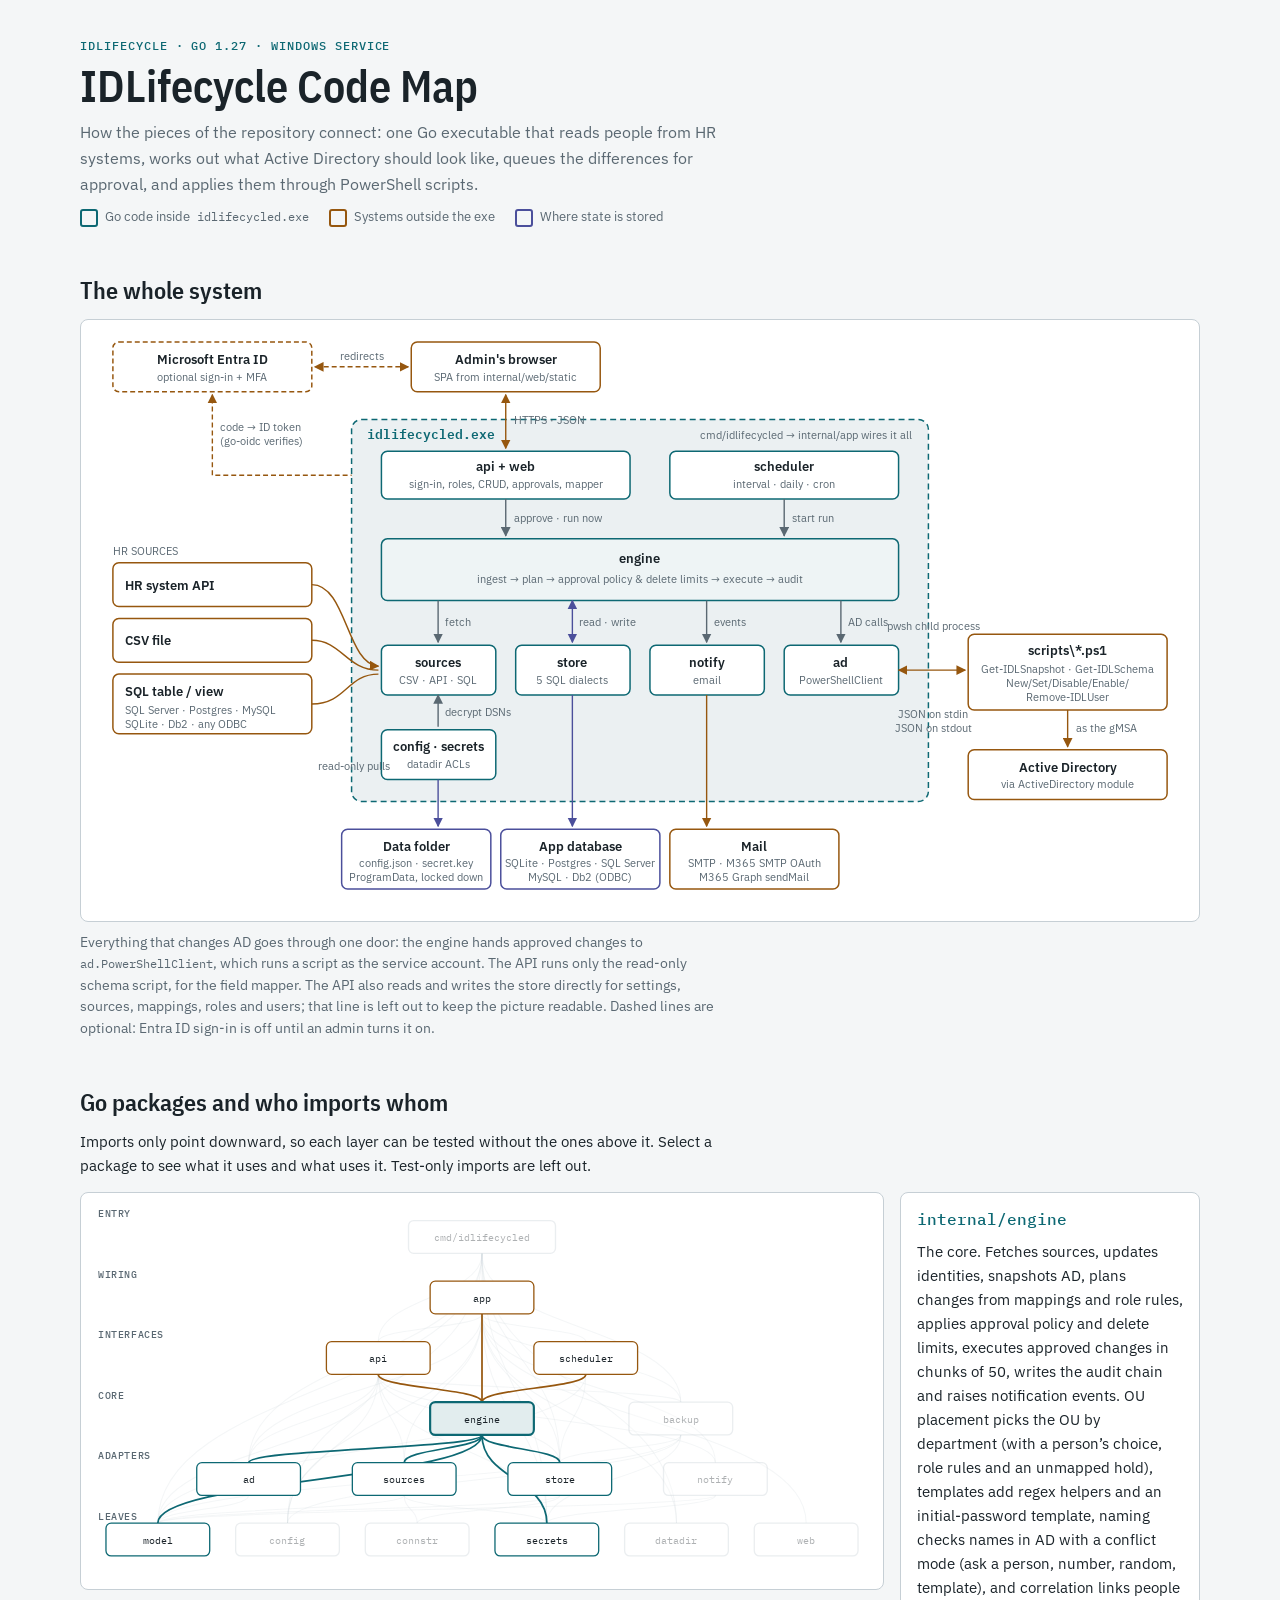
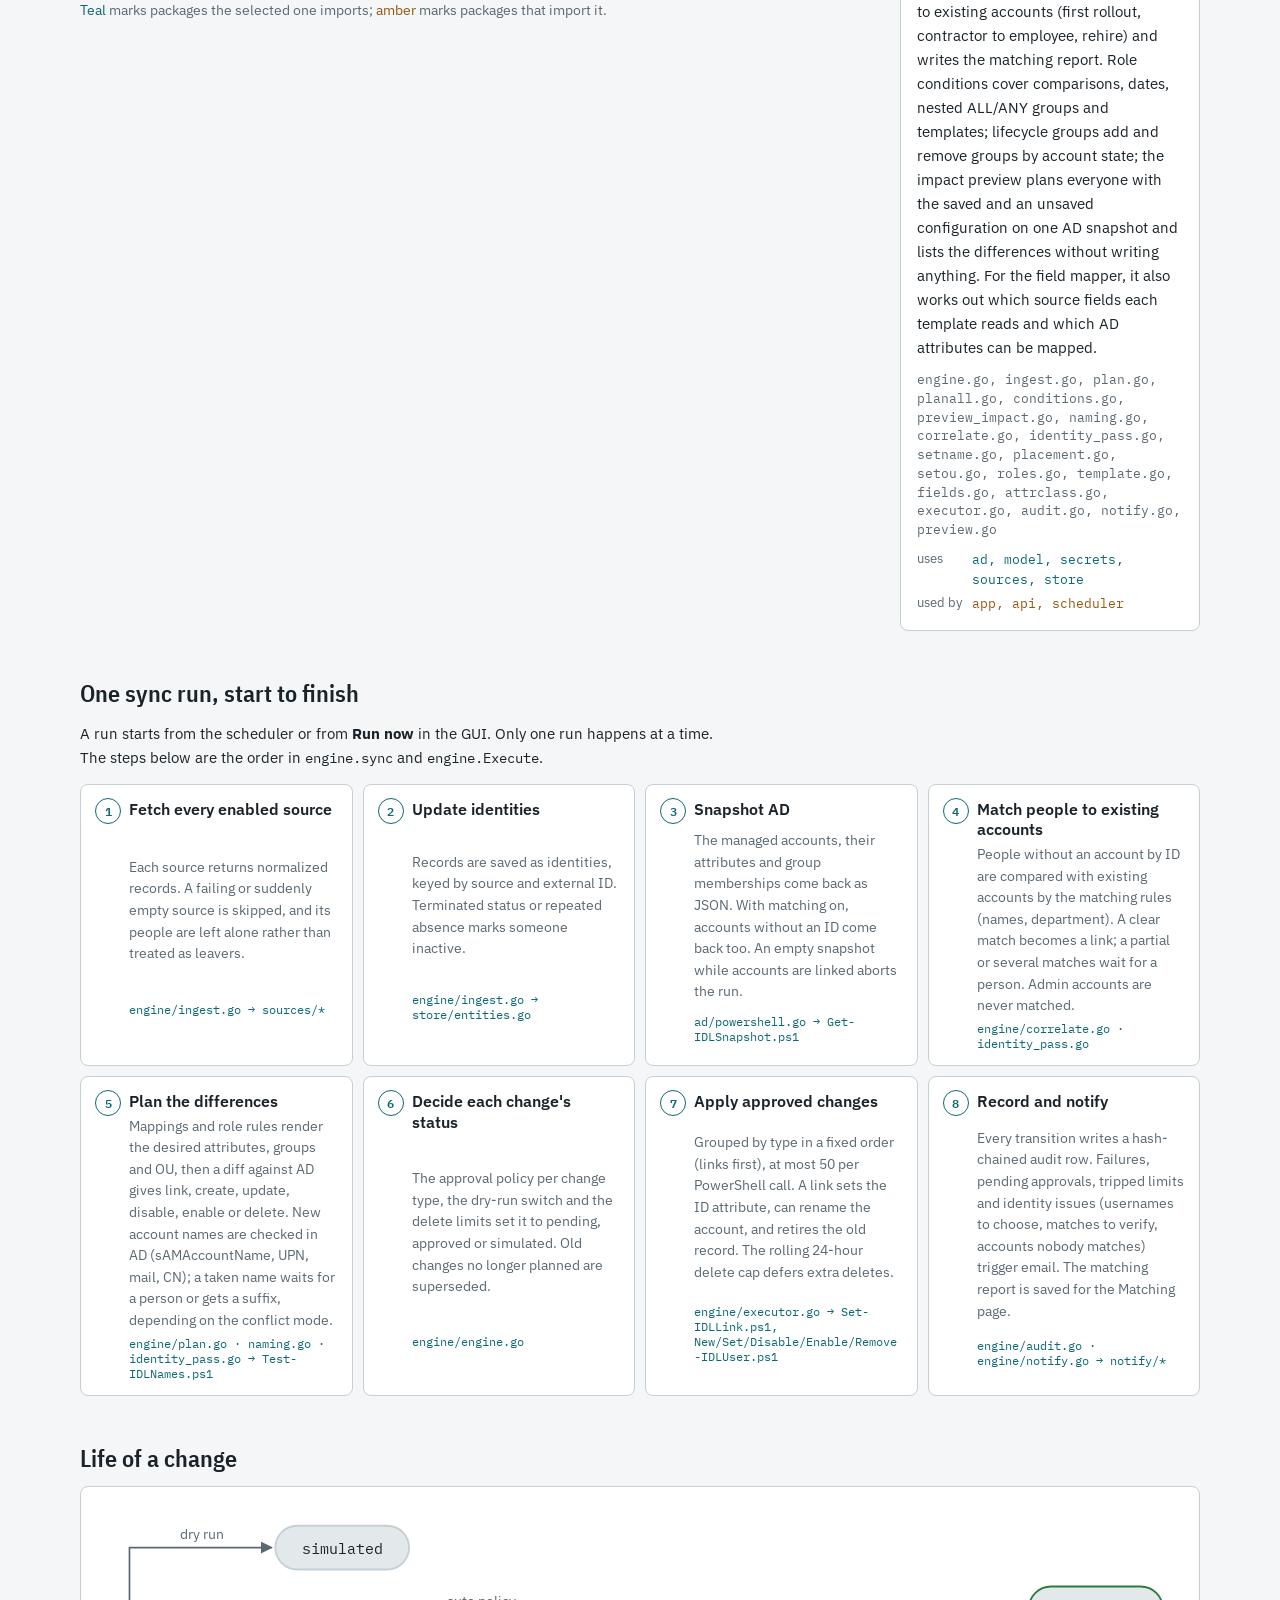
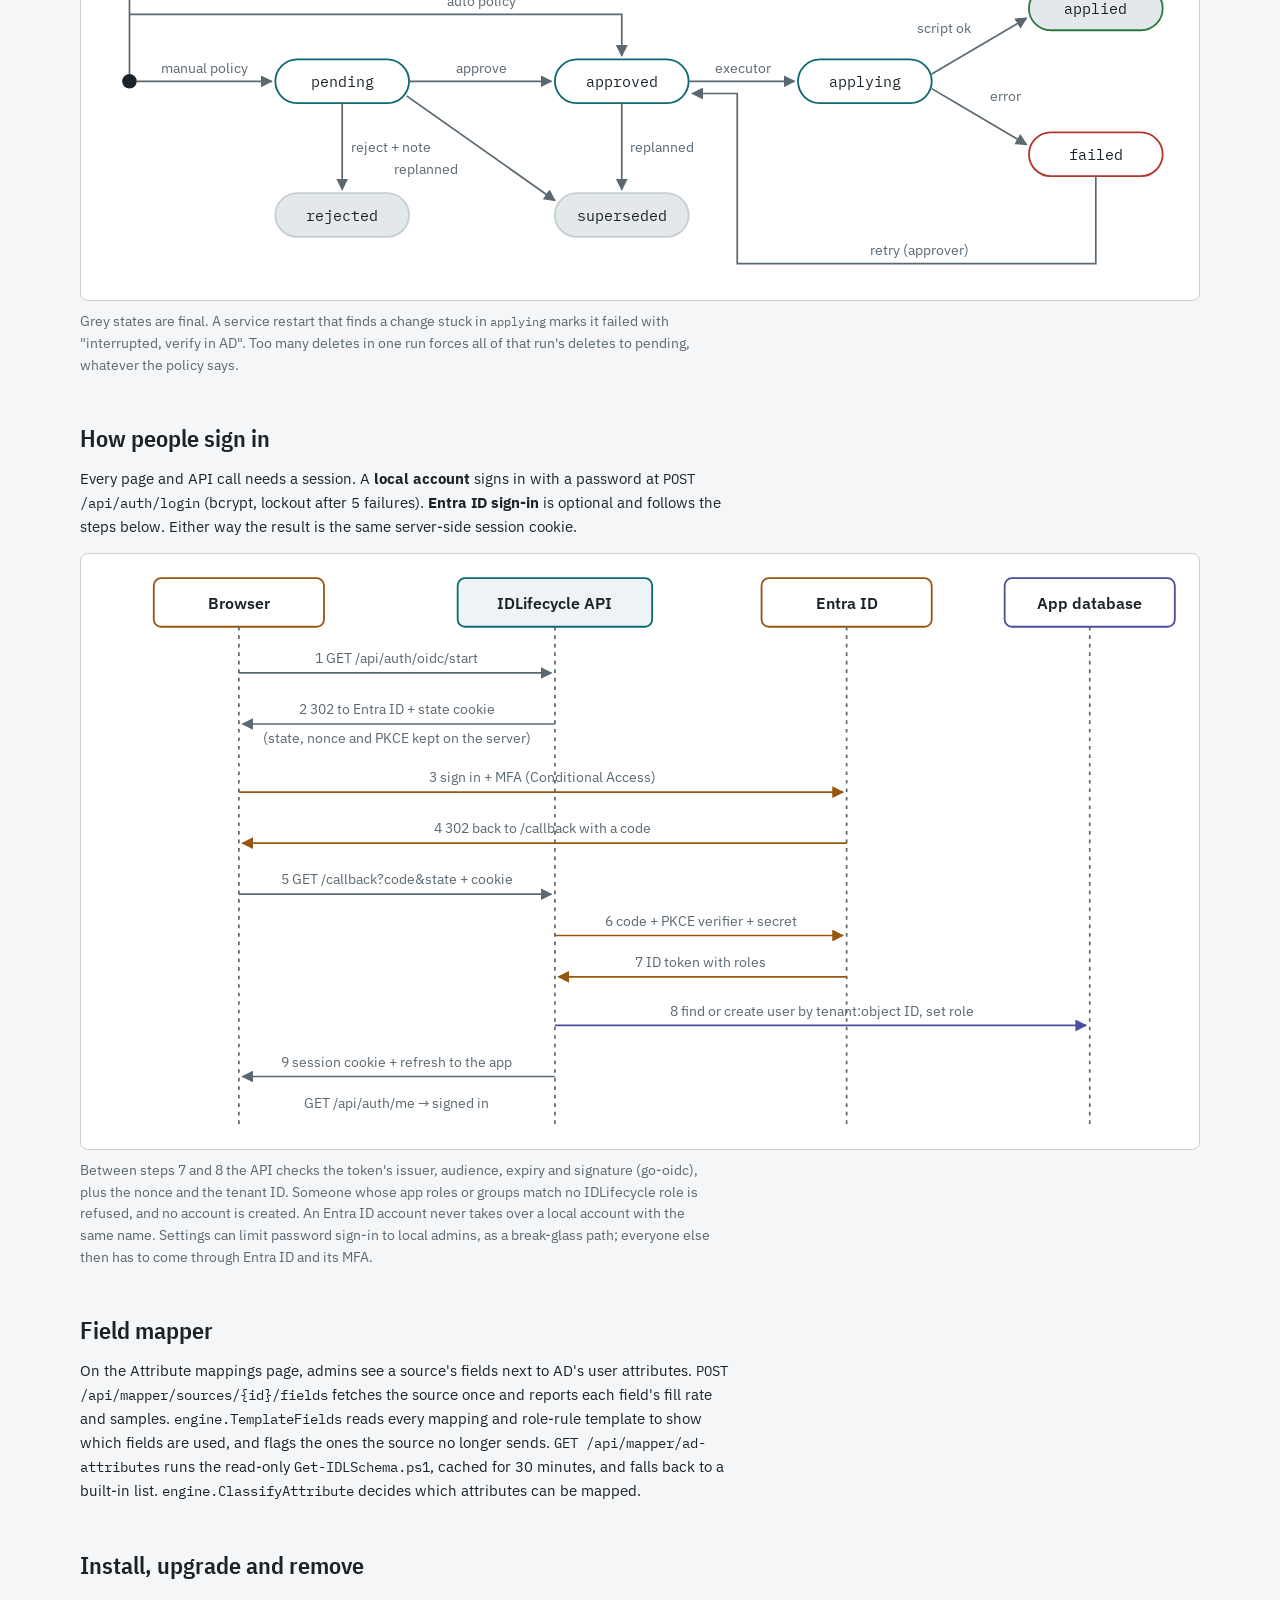
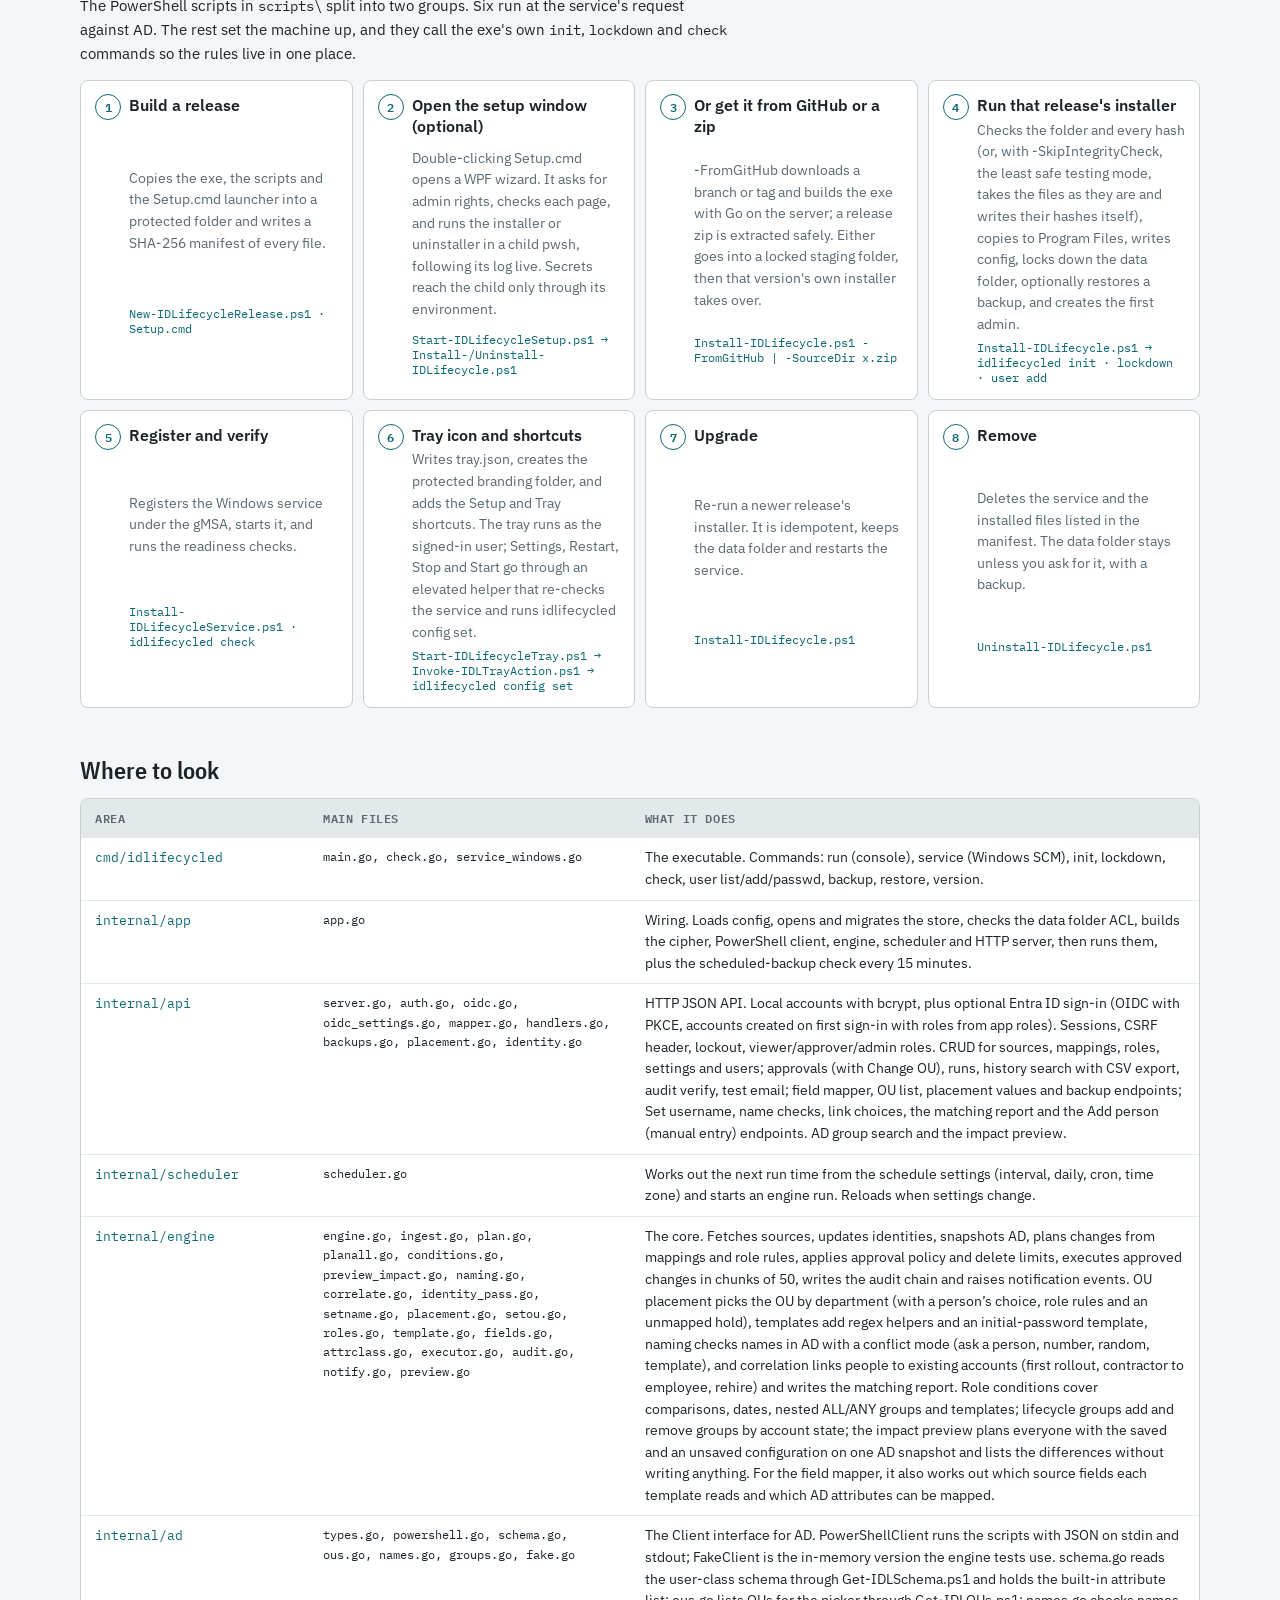
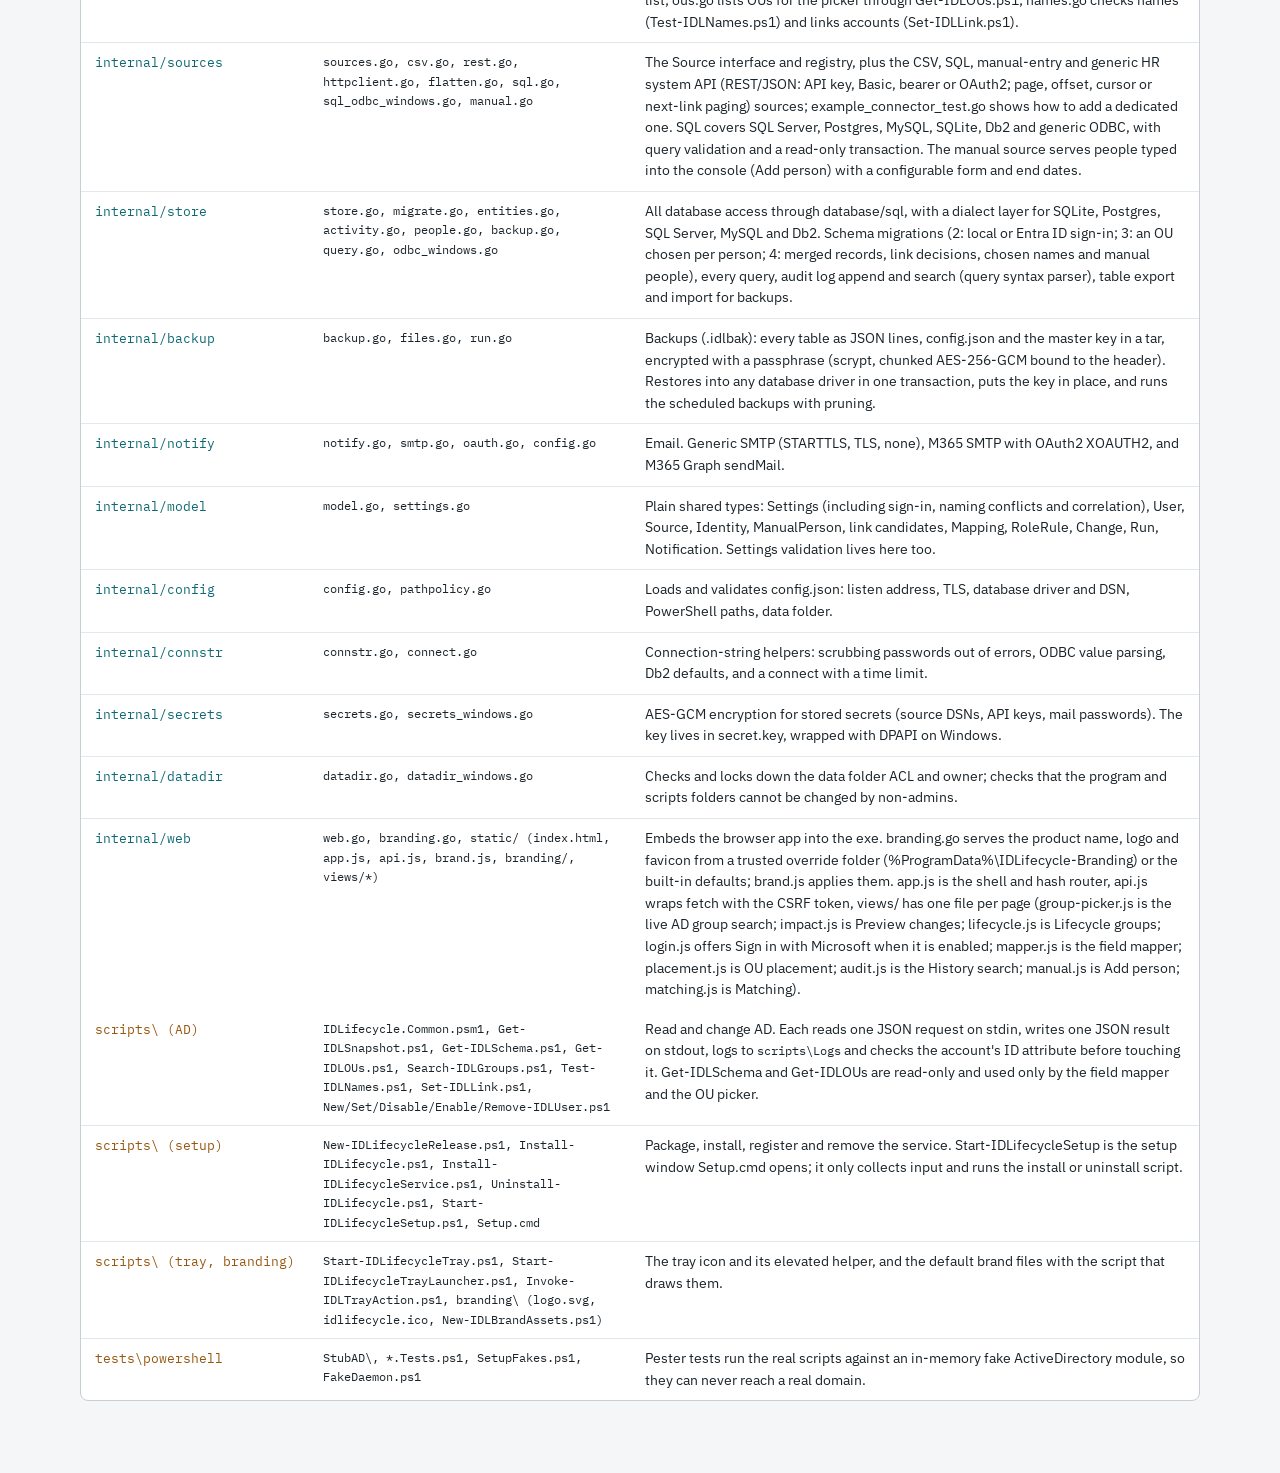
==== commit 0019d86a: "Added better role setup and preview panel for preview of changes on IDs, adjust sources to remove pa" ====
--- a/docs/CODEMAP.html
+++ b/docs/CODEMAP.html
@@ -211,7 +211,7 @@
       <!-- outside left: HR sources -->
       <text class="t-sub" x="20" y="224">HR SOURCES</text>
       <rect class="box ext" x="20" y="232" width="200" height="44" rx="6"/>
-      <text class="t-title" x="32" y="259">Paylocity API</text>
+      <text class="t-title" x="32" y="259">HR system API</text>
       <rect class="box ext" x="20" y="288" width="200" height="44" rx="6"/>
       <text class="t-title" x="32" y="315">CSV file</text>
       <rect class="box ext" x="20" y="344" width="200" height="60" rx="6"/>
@@ -407,9 +407,9 @@
     <thead><tr><th>Area</th><th>Main files</th><th>What it does</th></tr></thead>
     <tbody id="ref"></tbody>
     <tbody>
-      <tr><td class="ps">scripts\ (AD)</td><td class="mono">IDLifecycle.Common.psm1, Get-IDLSnapshot.ps1, Get-IDLSchema.ps1, Get-IDLOUs.ps1, Test-IDLNames.ps1, Set-IDLLink.ps1, New/Set/Disable/Enable/Remove-IDLUser.ps1</td><td>Read and change AD. Each reads one JSON request on stdin, writes one JSON result on stdout, logs to <code>scripts\Logs</code> and checks the account's ID attribute before touching it. Get-IDLSchema and Get-IDLOUs are read-only and used only by the field mapper and the OU picker.</td></tr>
+      <tr><td class="ps">scripts\ (AD)</td><td class="mono">IDLifecycle.Common.psm1, Get-IDLSnapshot.ps1, Get-IDLSchema.ps1, Get-IDLOUs.ps1, Search-IDLGroups.ps1, Test-IDLNames.ps1, Set-IDLLink.ps1, New/Set/Disable/Enable/Remove-IDLUser.ps1</td><td>Read and change AD. Each reads one JSON request on stdin, writes one JSON result on stdout, logs to <code>scripts\Logs</code> and checks the account's ID attribute before touching it. Get-IDLSchema and Get-IDLOUs are read-only and used only by the field mapper and the OU picker.</td></tr>
       <tr><td class="ps">scripts\ (setup)</td><td class="mono">New-IDLifecycleRelease.ps1, Install-IDLifecycle.ps1, Install-IDLifecycleService.ps1, Uninstall-IDLifecycle.ps1, Start-IDLifecycleSetup.ps1, Setup.cmd</td><td>Package, install, register and remove the service. Start-IDLifecycleSetup is the setup window Setup.cmd opens; it only collects input and runs the install or uninstall script.</td></tr>
-      <tr><td class="ps">scripts\ (tray, branding)</td><td class="mono">Start-IDLifecycleTray.ps1, Invoke-IDLTrayAction.ps1, branding\ (logo.svg, idlifecycle.ico, New-IDLBrandAssets.ps1)</td><td>The tray icon and its elevated helper, and the default brand files with the script that draws them.</td></tr>
+      <tr><td class="ps">scripts\ (tray, branding)</td><td class="mono">Start-IDLifecycleTray.ps1, Start-IDLifecycleTrayLauncher.ps1, Invoke-IDLTrayAction.ps1, branding\ (logo.svg, idlifecycle.ico, New-IDLBrandAssets.ps1)</td><td>The tray icon and its elevated helper, and the default brand files with the script that draws them.</td></tr>
       <tr><td class="ps">tests\powershell</td><td class="mono">StubAD\, *.Tests.ps1, SetupFakes.ps1, FakeDaemon.ps1</td><td>Pester tests run the real scripts against an in-memory fake ActiveDirectory module, so they can never reach a real domain.</td></tr>
     </tbody>
   </table>
@@ -424,15 +424,15 @@
   app:      { label: 'app', layer: 1, x: 450, files: 'app.go',
               text: 'Wiring. Loads config, opens and migrates the store, checks the data folder ACL, builds the cipher, PowerShell client, engine, scheduler and HTTP server, then runs them, plus the scheduled-backup check every 15 minutes.' },
   api:      { label: 'api', layer: 2, x: 330, files: 'server.go, auth.go, oidc.go, oidc_settings.go, mapper.go, handlers.go, backups.go, placement.go, identity.go',
-              text: 'HTTP JSON API. Local accounts with bcrypt, plus optional Entra ID sign-in (OIDC with PKCE, accounts created on first sign-in with roles from app roles). Sessions, CSRF header, lockout, viewer/approver/admin roles. CRUD for sources, mappings, roles, settings and users; approvals (with Change OU), runs, history search with CSV export, audit verify, test email; field mapper, OU list, placement values and backup endpoints; Set username, name checks, link choices, the matching report and the Add person (manual entry) endpoints.' },
+              text: 'HTTP JSON API. Local accounts with bcrypt, plus optional Entra ID sign-in (OIDC with PKCE, accounts created on first sign-in with roles from app roles). Sessions, CSRF header, lockout, viewer/approver/admin roles. CRUD for sources, mappings, roles, settings and users; approvals (with Change OU), runs, history search with CSV export, audit verify, test email; field mapper, OU list, placement values and backup endpoints; Set username, name checks, link choices, the matching report and the Add person (manual entry) endpoints. AD group search and the impact preview.' },
   scheduler:{ label: 'scheduler', layer: 2, x: 570, files: 'scheduler.go',
               text: 'Works out the next run time from the schedule settings (interval, daily, cron, time zone) and starts an engine run. Reloads when settings change.' },
-  engine:   { label: 'engine', layer: 3, x: 450, files: 'engine.go, ingest.go, plan.go, naming.go, correlate.go, identity_pass.go, setname.go, placement.go, setou.go, roles.go, template.go, fields.go, attrclass.go, executor.go, audit.go, notify.go, preview.go',
-              text: 'The core. Fetches sources, updates identities, snapshots AD, plans changes from mappings and role rules, applies approval policy and delete limits, executes approved changes in chunks of 50, writes the audit chain and raises notification events. OU placement picks the OU by department (with a person’s choice, role rules and an unmapped hold), templates add regex helpers and an initial-password template, naming checks names in AD with a conflict mode (ask a person, number, random, template), and correlation links people to existing accounts (first rollout, contractor to employee, rehire) and writes the matching report. For the field mapper, it also works out which source fields each template reads and which AD attributes can be mapped.' },
-  ad:       { label: 'ad', layer: 4, x: 180, files: 'types.go, powershell.go, schema.go, ous.go, names.go, fake.go',
+  engine:   { label: 'engine', layer: 3, x: 450, files: 'engine.go, ingest.go, plan.go, planall.go, conditions.go, preview_impact.go, naming.go, correlate.go, identity_pass.go, setname.go, placement.go, setou.go, roles.go, template.go, fields.go, attrclass.go, executor.go, audit.go, notify.go, preview.go',
+              text: 'The core. Fetches sources, updates identities, snapshots AD, plans changes from mappings and role rules, applies approval policy and delete limits, executes approved changes in chunks of 50, writes the audit chain and raises notification events. OU placement picks the OU by department (with a person’s choice, role rules and an unmapped hold), templates add regex helpers and an initial-password template, naming checks names in AD with a conflict mode (ask a person, number, random, template), and correlation links people to existing accounts (first rollout, contractor to employee, rehire) and writes the matching report. Role conditions cover comparisons, dates, nested ALL/ANY groups and templates; lifecycle groups add and remove groups by account state; the impact preview plans everyone with the saved and an unsaved configuration on one AD snapshot and lists the differences without writing anything. For the field mapper, it also works out which source fields each template reads and which AD attributes can be mapped.' },
+  ad:       { label: 'ad', layer: 4, x: 180, files: 'types.go, powershell.go, schema.go, ous.go, names.go, groups.go, fake.go',
               text: 'The Client interface for AD. PowerShellClient runs the scripts with JSON on stdin and stdout; FakeClient is the in-memory version the engine tests use. schema.go reads the user-class schema through Get-IDLSchema.ps1 and holds the built-in attribute list; ous.go lists OUs for the picker through Get-IDLOUs.ps1; names.go checks names (Test-IDLNames.ps1) and links accounts (Set-IDLLink.ps1).' },
-  sources:  { label: 'sources', layer: 4, x: 360, files: 'sources.go, csv.go, paylocity.go, sql.go, sql_odbc_windows.go, manual.go',
-              text: 'The Source interface and registry, plus the CSV, Paylocity and SQL sources. SQL covers SQL Server, Postgres, MySQL, SQLite, Db2 and generic ODBC, with query validation and a read-only transaction. The manual source serves people typed into the console (Add person) with a configurable form and end dates.' },
+  sources:  { label: 'sources', layer: 4, x: 360, files: 'sources.go, csv.go, rest.go, httpclient.go, flatten.go, sql.go, sql_odbc_windows.go, manual.go',
+              text: 'The Source interface and registry, plus the CSV, SQL, manual-entry and generic HR system API (REST/JSON: API key, Basic, bearer or OAuth2; page, offset, cursor or next-link paging) sources; example_connector_test.go shows how to add a dedicated one. SQL covers SQL Server, Postgres, MySQL, SQLite, Db2 and generic ODBC, with query validation and a read-only transaction. The manual source serves people typed into the console (Add person) with a configurable form and end dates.' },
   store:    { label: 'store', layer: 4, x: 540, files: 'store.go, migrate.go, entities.go, activity.go, people.go, backup.go, query.go, odbc_windows.go',
               text: 'All database access through database/sql, with a dialect layer for SQLite, Postgres, SQL Server, MySQL and Db2. Schema migrations (2: local or Entra ID sign-in; 3: an OU chosen per person; 4: merged records, link decisions, chosen names and manual people), every query, audit log append and search (query syntax parser), table export and import for backups.' },
   backup:   { label: 'backup', layer: 3, x: 680, files: 'backup.go, files.go, run.go',
@@ -450,7 +450,7 @@
   datadir:  { label: 'datadir', layer: 5, x: 675, files: 'datadir.go, datadir_windows.go',
               text: 'Checks and locks down the data folder ACL and owner; checks that the program and scripts folders cannot be changed by non-admins.' },
   web:      { label: 'web', layer: 5, x: 825, files: 'web.go, branding.go, static/ (index.html, app.js, api.js, brand.js, branding/, views/*)',
-              text: 'Embeds the browser app into the exe. branding.go serves the product name, logo and favicon from a trusted override folder (%ProgramData%\\IDLifecycle-Branding) or the built-in defaults; brand.js applies them. app.js is the shell and hash router, api.js wraps fetch with the CSRF token, views/ has one file per page (login.js offers Sign in with Microsoft when it is enabled; mapper.js is the field mapper; placement.js is OU placement; audit.js is the History search; manual.js is Add person; matching.js is Matching).' },
+              text: 'Embeds the browser app into the exe. branding.go serves the product name, logo and favicon from a trusted override folder (%ProgramData%\\IDLifecycle-Branding) or the built-in defaults; brand.js applies them. app.js is the shell and hash router, api.js wraps fetch with the CSRF token, views/ has one file per page (group-picker.js is the live AD group search; impact.js is Preview changes; lifecycle.js is Lifecycle groups; login.js offers Sign in with Microsoft when it is enabled; mapper.js is the field mapper; placement.js is OU placement; audit.js is the History search; manual.js is Add person; matching.js is Matching).' },
 };
 const E = {
   cmd: ['ad','api','app','backup','config','datadir','model','secrets','store'],
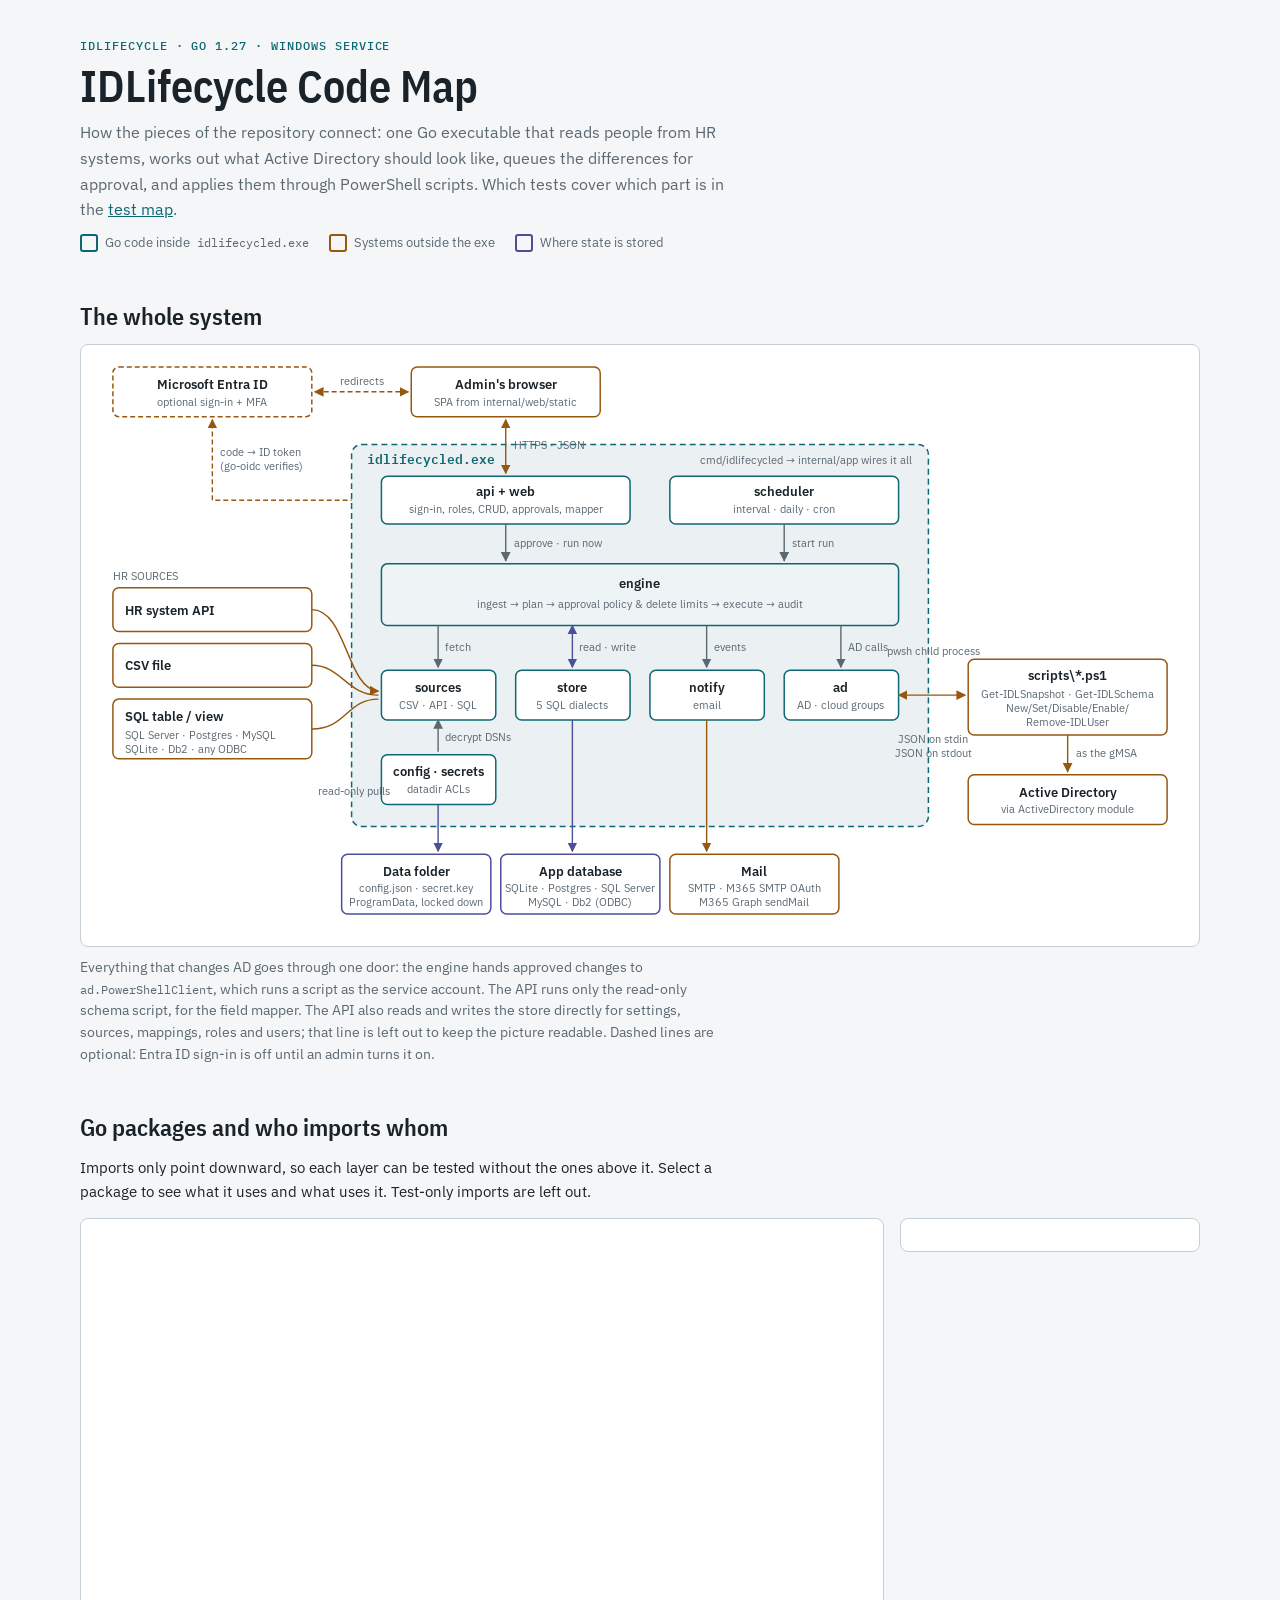
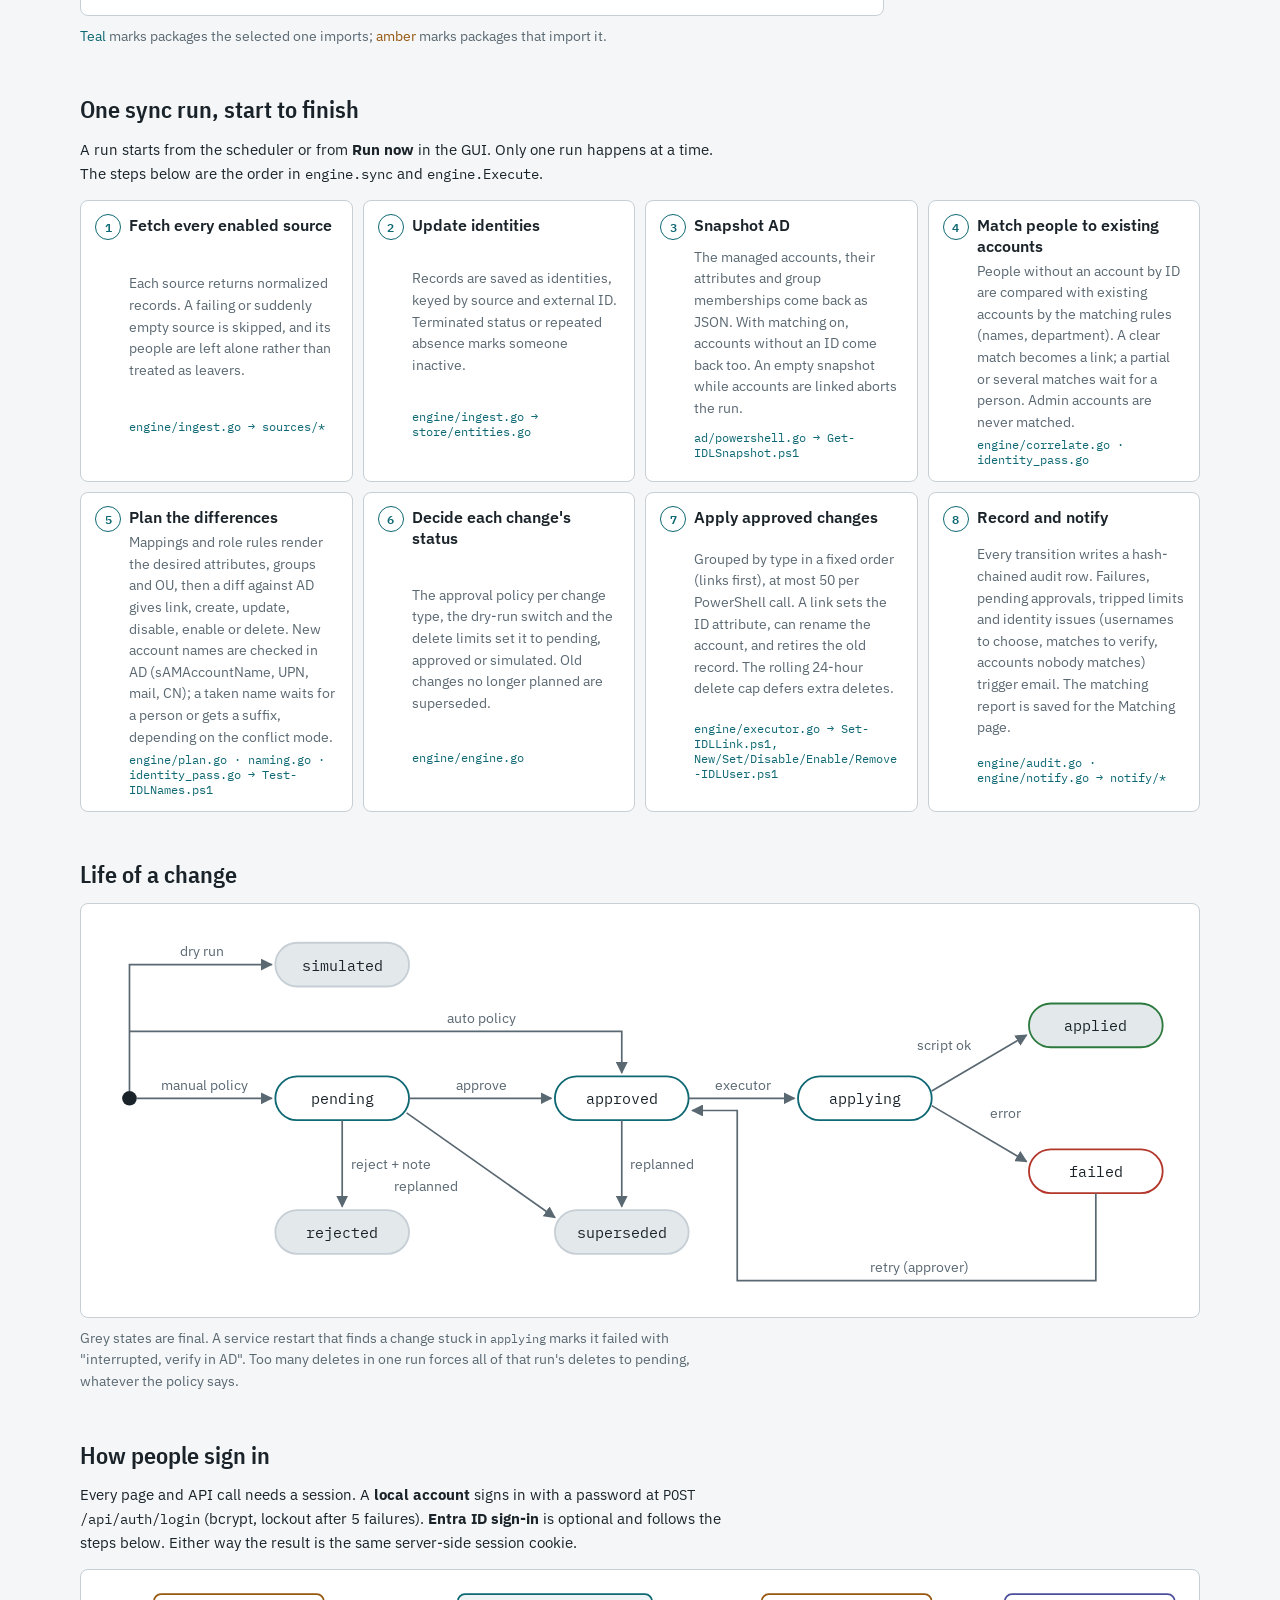
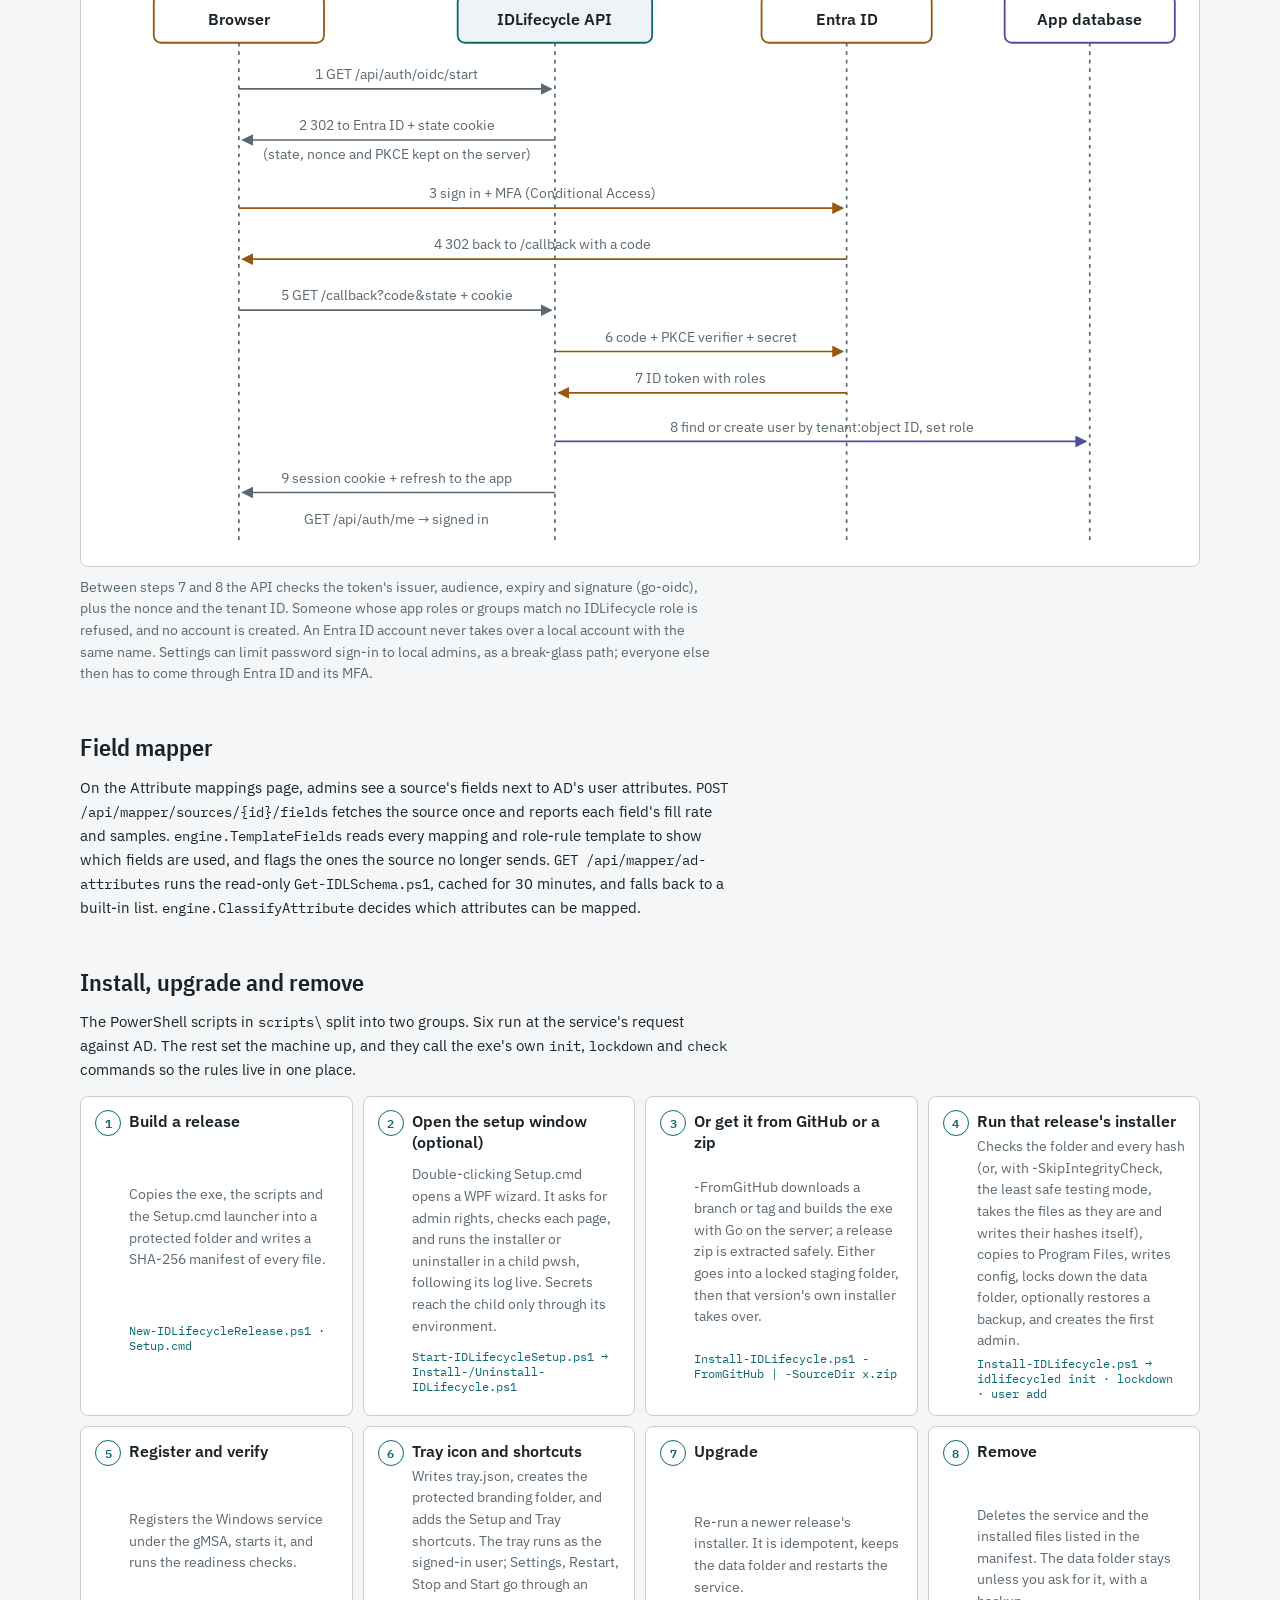
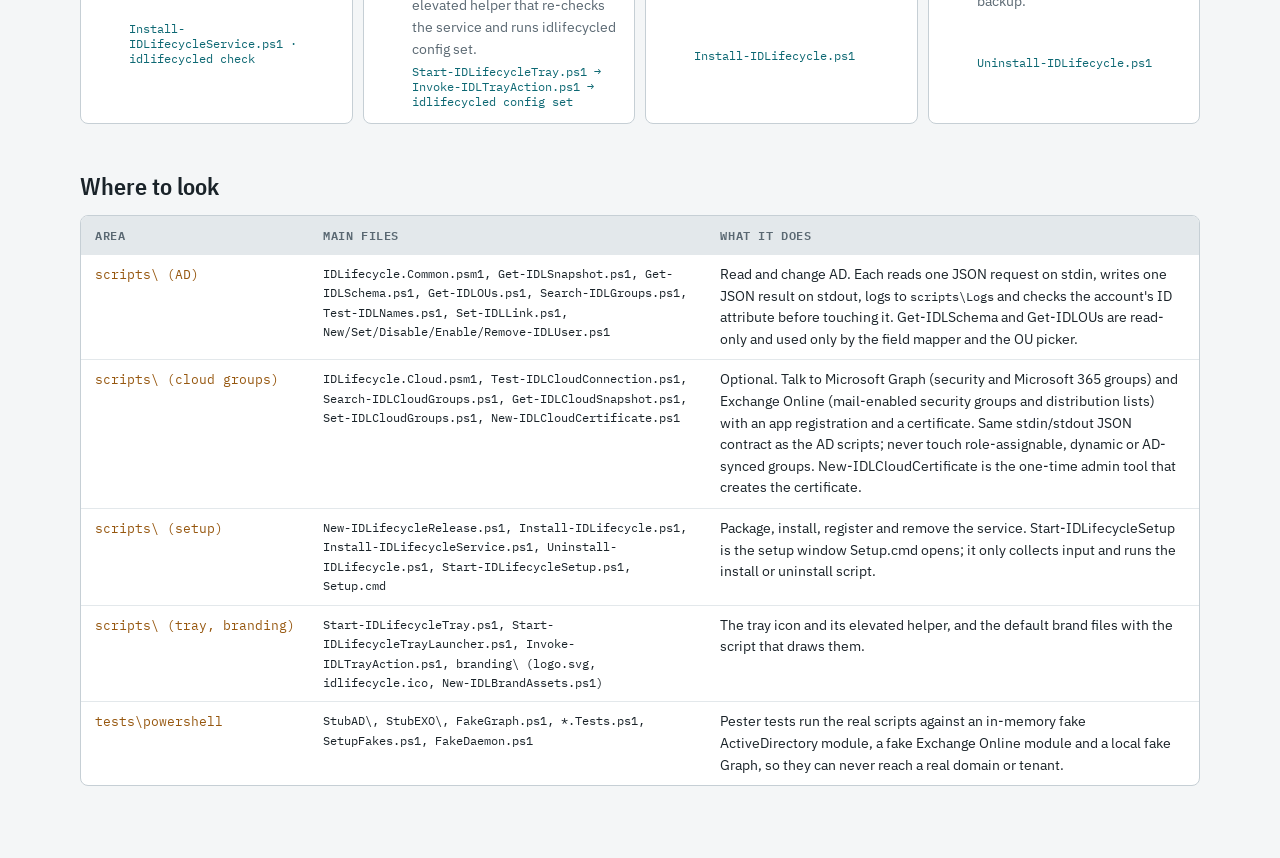
==== commit 348576cf: "Testing documentation and Undo feature and retention policies" ====
--- a/docs/CODEMAP.html
+++ b/docs/CODEMAP.html
@@ -121,7 +121,7 @@
 <header>
   <div class="eyebrow">idlifecycle · Go 1.27 · Windows service</div>
   <h1>IDLifecycle Code Map</h1>
-  <p class="lede">How the pieces of the repository connect: one Go executable that reads people from HR systems, works out what Active Directory should look like, queues the differences for approval, and applies them through PowerShell scripts.</p>
+  <p class="lede">How the pieces of the repository connect: one Go executable that reads people from HR systems, works out what Active Directory should look like, queues the differences for approval, and applies them through PowerShell scripts. Which tests cover which part is in the <a href="TESTMAP.html" style="color:var(--core)">test map</a>.</p>
   <div class="key">
     <span><i style="border-color:var(--core)"></i>Go code inside <code>idlifecycled.exe</code></span>
     <span><i style="border-color:var(--ext)"></i>Systems outside the exe</span>
@@ -185,7 +185,7 @@
       <text class="t-sub" x="617" y="354" text-anchor="middle">email</text>
       <rect class="box core" x="695" y="315" width="115" height="50" rx="6"/>
       <text class="t-title" x="752" y="337" text-anchor="middle">ad</text>
-      <text class="t-sub" x="752" y="354" text-anchor="middle">PowerShellClient</text>
+      <text class="t-sub" x="752" y="354" text-anchor="middle">AD · cloud groups</text>
 
       <!-- row D -->
       <rect class="box core" x="290" y="400" width="115" height="50" rx="6"/>
@@ -408,9 +408,10 @@
     <tbody id="ref"></tbody>
     <tbody>
       <tr><td class="ps">scripts\ (AD)</td><td class="mono">IDLifecycle.Common.psm1, Get-IDLSnapshot.ps1, Get-IDLSchema.ps1, Get-IDLOUs.ps1, Search-IDLGroups.ps1, Test-IDLNames.ps1, Set-IDLLink.ps1, New/Set/Disable/Enable/Remove-IDLUser.ps1</td><td>Read and change AD. Each reads one JSON request on stdin, writes one JSON result on stdout, logs to <code>scripts\Logs</code> and checks the account's ID attribute before touching it. Get-IDLSchema and Get-IDLOUs are read-only and used only by the field mapper and the OU picker.</td></tr>
+      <tr><td class="ps">scripts\ (cloud groups)</td><td class="mono">IDLifecycle.Cloud.psm1, Test-IDLCloudConnection.ps1, Search-IDLCloudGroups.ps1, Get-IDLCloudSnapshot.ps1, Set-IDLCloudGroups.ps1, New-IDLCloudCertificate.ps1</td><td>Optional. Talk to Microsoft Graph (security and Microsoft 365 groups) and Exchange Online (mail-enabled security groups and distribution lists) with an app registration and a certificate. Same stdin/stdout JSON contract as the AD scripts; never touch role-assignable, dynamic or AD-synced groups. New-IDLCloudCertificate is the one-time admin tool that creates the certificate.</td></tr>
       <tr><td class="ps">scripts\ (setup)</td><td class="mono">New-IDLifecycleRelease.ps1, Install-IDLifecycle.ps1, Install-IDLifecycleService.ps1, Uninstall-IDLifecycle.ps1, Start-IDLifecycleSetup.ps1, Setup.cmd</td><td>Package, install, register and remove the service. Start-IDLifecycleSetup is the setup window Setup.cmd opens; it only collects input and runs the install or uninstall script.</td></tr>
       <tr><td class="ps">scripts\ (tray, branding)</td><td class="mono">Start-IDLifecycleTray.ps1, Start-IDLifecycleTrayLauncher.ps1, Invoke-IDLTrayAction.ps1, branding\ (logo.svg, idlifecycle.ico, New-IDLBrandAssets.ps1)</td><td>The tray icon and its elevated helper, and the default brand files with the script that draws them.</td></tr>
-      <tr><td class="ps">tests\powershell</td><td class="mono">StubAD\, *.Tests.ps1, SetupFakes.ps1, FakeDaemon.ps1</td><td>Pester tests run the real scripts against an in-memory fake ActiveDirectory module, so they can never reach a real domain.</td></tr>
+      <tr><td class="ps">tests\powershell</td><td class="mono">StubAD\, StubEXO\, FakeGraph.ps1, *.Tests.ps1, SetupFakes.ps1, FakeDaemon.ps1</td><td>Pester tests run the real scripts against an in-memory fake ActiveDirectory module, a fake Exchange Online module and a local fake Graph, so they can never reach a real domain or tenant.</td></tr>
     </tbody>
   </table>
   </div>
@@ -423,18 +424,18 @@
               text: 'The executable. Commands: run (console), service (Windows SCM), init, lockdown, check, user list/add/passwd, backup, restore, version.' },
   app:      { label: 'app', layer: 1, x: 450, files: 'app.go',
               text: 'Wiring. Loads config, opens and migrates the store, checks the data folder ACL, builds the cipher, PowerShell client, engine, scheduler and HTTP server, then runs them, plus the scheduled-backup check every 15 minutes.' },
-  api:      { label: 'api', layer: 2, x: 330, files: 'server.go, auth.go, oidc.go, oidc_settings.go, mapper.go, handlers.go, backups.go, placement.go, identity.go',
-              text: 'HTTP JSON API. Local accounts with bcrypt, plus optional Entra ID sign-in (OIDC with PKCE, accounts created on first sign-in with roles from app roles). Sessions, CSRF header, lockout, viewer/approver/admin roles. CRUD for sources, mappings, roles, settings and users; approvals (with Change OU), runs, history search with CSV export, audit verify, test email; field mapper, OU list, placement values and backup endpoints; Set username, name checks, link choices, the matching report and the Add person (manual entry) endpoints. AD group search and the impact preview.' },
+  api:      { label: 'api', layer: 2, x: 330, files: 'server.go, auth.go, oidc.go, oidc_settings.go, mapper.go, handlers.go, backups.go, placement.go, identity.go, undo.go, retention.go, history.go, audit_detail.go',
+              text: 'HTTP JSON API. Local accounts with bcrypt, plus optional Entra ID sign-in (OIDC with PKCE, accounts created on first sign-in with roles from app roles). Sessions, CSRF header, lockout, viewer/approver/admin roles. CRUD for sources, mappings, roles, settings and users; approvals (with Change OU), runs, history search with CSV export, audit verify, test email; field mapper, OU list, placement values and backup endpoints; Set username, name checks, link choices, the matching report and the Add person (manual entry) endpoints. AD and Entra ID group search, the Microsoft 365 connection test (cloud.go) and the impact preview. Undo preview, request and approval with typed confirmation (undo.go); one person's history timeline (history.go); before/after detail with secrets masked for every console change (audit_detail.go).' },
   scheduler:{ label: 'scheduler', layer: 2, x: 570, files: 'scheduler.go',
               text: 'Works out the next run time from the schedule settings (interval, daily, cron, time zone) and starts an engine run. Reloads when settings change.' },
-  engine:   { label: 'engine', layer: 3, x: 450, files: 'engine.go, ingest.go, plan.go, planall.go, conditions.go, preview_impact.go, naming.go, correlate.go, identity_pass.go, setname.go, placement.go, setou.go, roles.go, template.go, fields.go, attrclass.go, executor.go, audit.go, notify.go, preview.go',
-              text: 'The core. Fetches sources, updates identities, snapshots AD, plans changes from mappings and role rules, applies approval policy and delete limits, executes approved changes in chunks of 50, writes the audit chain and raises notification events. OU placement picks the OU by department (with a person’s choice, role rules and an unmapped hold), templates add regex helpers and an initial-password template, naming checks names in AD with a conflict mode (ask a person, number, random, template), and correlation links people to existing accounts (first rollout, contractor to employee, rehire) and writes the matching report. Role conditions cover comparisons, dates, nested ALL/ANY groups and templates; lifecycle groups add and remove groups by account state; the impact preview plans everyone with the saved and an unsaved configuration on one AD snapshot and lists the differences without writing anything. For the field mapper, it also works out which source fields each template reads and which AD attributes can be mapped.' },
-  ad:       { label: 'ad', layer: 4, x: 180, files: 'types.go, powershell.go, schema.go, ous.go, names.go, groups.go, fake.go',
-              text: 'The Client interface for AD. PowerShellClient runs the scripts with JSON on stdin and stdout; FakeClient is the in-memory version the engine tests use. schema.go reads the user-class schema through Get-IDLSchema.ps1 and holds the built-in attribute list; ous.go lists OUs for the picker through Get-IDLOUs.ps1; names.go checks names (Test-IDLNames.ps1) and links accounts (Set-IDLLink.ps1).' },
-  sources:  { label: 'sources', layer: 4, x: 360, files: 'sources.go, csv.go, rest.go, httpclient.go, flatten.go, sql.go, sql_odbc_windows.go, manual.go',
-              text: 'The Source interface and registry, plus the CSV, SQL, manual-entry and generic HR system API (REST/JSON: API key, Basic, bearer or OAuth2; page, offset, cursor or next-link paging) sources; example_connector_test.go shows how to add a dedicated one. SQL covers SQL Server, Postgres, MySQL, SQLite, Db2 and generic ODBC, with query validation and a read-only transaction. The manual source serves people typed into the console (Add person) with a configurable form and end dates.' },
-  store:    { label: 'store', layer: 4, x: 540, files: 'store.go, migrate.go, entities.go, activity.go, people.go, backup.go, query.go, odbc_windows.go',
-              text: 'All database access through database/sql, with a dialect layer for SQLite, Postgres, SQL Server, MySQL and Db2. Schema migrations (2: local or Entra ID sign-in; 3: an OU chosen per person; 4: merged records, link decisions, chosen names and manual people), every query, audit log append and search (query syntax parser), table export and import for backups.' },
+  engine:   { label: 'engine', layer: 3, x: 450, files: 'engine.go, ingest.go, plan.go, planall.go, conditions.go, cloud.go, preview_impact.go, naming.go, correlate.go, identity_pass.go, setname.go, placement.go, setou.go, roles.go, template.go, fields.go, attrclass.go, executor.go, undo.go, undo_items.go, undo_run.go, holds.go, manual.go, retention.go, retention_api.go, history.go, audit.go, notify.go, preview.go',
+              text: 'The core. Fetches sources, updates identities, snapshots AD, plans changes from mappings and role rules, applies approval policy and delete limits, executes approved changes in chunks of 50, writes the audit chain and raises notification events. OU placement picks the OU by department (with a person’s choice, role rules and an unmapped hold), templates add regex helpers and an initial-password template, naming checks names in AD with a conflict mode (ask a person, number, random, template), and correlation links people to existing accounts (first rollout, contractor to employee, rehire) and writes the matching report. Role conditions cover comparisons, dates, nested ALL/ANY groups and templates; lifecycle groups add and remove groups by account state; cloud.go plans one Cloud groups change per person for Entra ID, Microsoft 365 and Exchange Online groups, matching each AD account to its synced Entra user; the impact preview plans everyone with the saved and an unsaved configuration on one AD snapshot and lists the differences without writing anything. For the field mapper, it also works out which source fields each template reads and which AD attributes can be mapped. Undo (undo.go) builds the inverse of one applied change from what the scripts recorded before acting, checks it with a dry run and applies it with a drift check; Undo works on a whole change, single items of it, or several changes of a run as a batch (undo_items.go, undo_run.go); holds.go keeps the planner from redoing what was undone; manual.go lets people set items or a whole person to Manual and records what IDLifecycle would have done; retention.go picks each leaver's retention policy (assigned, first matching rule, or Default), which sets the disabled OU, extra kept groups and when the account is deleted; history.go writes what happened to each person (first seen, HR record changes, inactive, state changes, account gone from AD).' },
+  ad:       { label: 'ad', layer: 4, x: 180, files: 'types.go, powershell.go, schema.go, ous.go, names.go, groups.go, fake.go, fake_undo.go; internal/cloud: cloud.go, fake.go',
+              text: 'The Client interface for AD. PowerShellClient runs the scripts with JSON on stdin and stdout; FakeClient is the in-memory version the engine tests use. schema.go reads the user-class schema through Get-IDLSchema.ps1 and holds the built-in attribute list; ous.go lists OUs for the picker through Get-IDLOUs.ps1; names.go checks names (Test-IDLNames.ps1) and links accounts (Set-IDLLink.ps1). The sibling package internal/cloud does the same for Entra ID, Microsoft 365 and Exchange Online groups through the cloud scripts (connection test, group search, snapshot, membership changes).' },
+  sources:  { label: 'sources', layer: 4, x: 360, files: 'sources.go, csv.go, rest.go, httpclient.go, flatten.go, sql.go, sql_odbc_windows.go, manual.go, termination.go',
+              text: 'The Source interface and registry, plus the CSV, SQL, manual-entry and generic HR system API (REST/JSON: API key, Basic, bearer or OAuth2; page, offset, cursor or next-link paging) sources; example_connector_test.go shows how to add a dedicated one. SQL covers SQL Server, Postgres, MySQL, SQLite, Db2 and generic ODBC, with query validation and a read-only transaction. The manual source serves people typed into the console (Add person) with a configurable form and end dates. termination.go reads a leaving date from any source (formats, days after, time zone).' },
+  store:    { label: 'store', layer: 4, x: 540, files: 'store.go, migrate.go, entities.go, activity.go, people.go, backup.go, query.go, undo.go, retention.go, history.go, odbc_windows.go',
+              text: 'All database access through database/sql, with a dialect layer for SQLite, Postgres, SQL Server, MySQL and Db2. Schema migrations (2: local or Entra ID sign-in; 3: an OU chosen per person; 4: merged records, link decisions, chosen names and manual people), every query, audit log append and search (query syntax parser), table export and import for backups. Migration 5 holds applied state and holds for undo (undo.go); migration 6 indexes the audit log by entity for one object's or person's history (history.go).' },
   backup:   { label: 'backup', layer: 3, x: 680, files: 'backup.go, files.go, run.go',
               text: 'Backups (.idlbak): every table as JSON lines, config.json and the master key in a tar, encrypted with a passphrase (scrypt, chunked AES-256-GCM bound to the header). Restores into any database driver in one transaction, puts the key in place, and runs the scheduled backups with pruning.' },
   notify:   { label: 'notify', layer: 4, x: 720, files: 'notify.go, smtp.go, oauth.go, config.go',
@@ -449,8 +450,8 @@
               text: 'AES-GCM encryption for stored secrets (source DSNs, API keys, mail passwords). The key lives in secret.key, wrapped with DPAPI on Windows.' },
   datadir:  { label: 'datadir', layer: 5, x: 675, files: 'datadir.go, datadir_windows.go',
               text: 'Checks and locks down the data folder ACL and owner; checks that the program and scripts folders cannot be changed by non-admins.' },
-  web:      { label: 'web', layer: 5, x: 825, files: 'web.go, branding.go, static/ (index.html, app.js, api.js, brand.js, branding/, views/*)',
-              text: 'Embeds the browser app into the exe. branding.go serves the product name, logo and favicon from a trusted override folder (%ProgramData%\\IDLifecycle-Branding) or the built-in defaults; brand.js applies them. app.js is the shell and hash router, api.js wraps fetch with the CSRF token, views/ has one file per page (group-picker.js is the live AD group search; impact.js is Preview changes; lifecycle.js is Lifecycle groups; login.js offers Sign in with Microsoft when it is enabled; mapper.js is the field mapper; placement.js is OU placement; audit.js is the History search; manual.js is Add person; matching.js is Matching).' },
+  web:      { label: 'web', layer: 5, x: 825, files: 'web.go, branding.go, static/ (index.html, app.js, api.js, brand.js, branding/, undo.js, views/* incl. retention.js and leavers.js)',
+              text: 'Embeds the browser app into the exe. branding.go serves the product name, logo and favicon from a trusted override folder (%ProgramData%\\IDLifecycle-Branding) or the built-in defaults; brand.js applies them. app.js is the shell and hash router, api.js wraps fetch with the CSRF token, views/ has one file per page (group-picker.js is the live AD and Entra ID / Microsoft 365 group search; impact.js is Preview changes; lifecycle.js is Lifecycle groups; login.js offers Sign in with Microsoft when it is enabled; mapper.js is the field mapper; placement.js is OU placement; audit.js is the History search; manual.js is Add person; matching.js is Matching; undo.js holds the undo request and approval dialogs; identities.js has Overview, History and Changes tabs).' },
 };
 const E = {
   cmd: ['ad','api','app','backup','config','datadir','model','secrets','store'],
